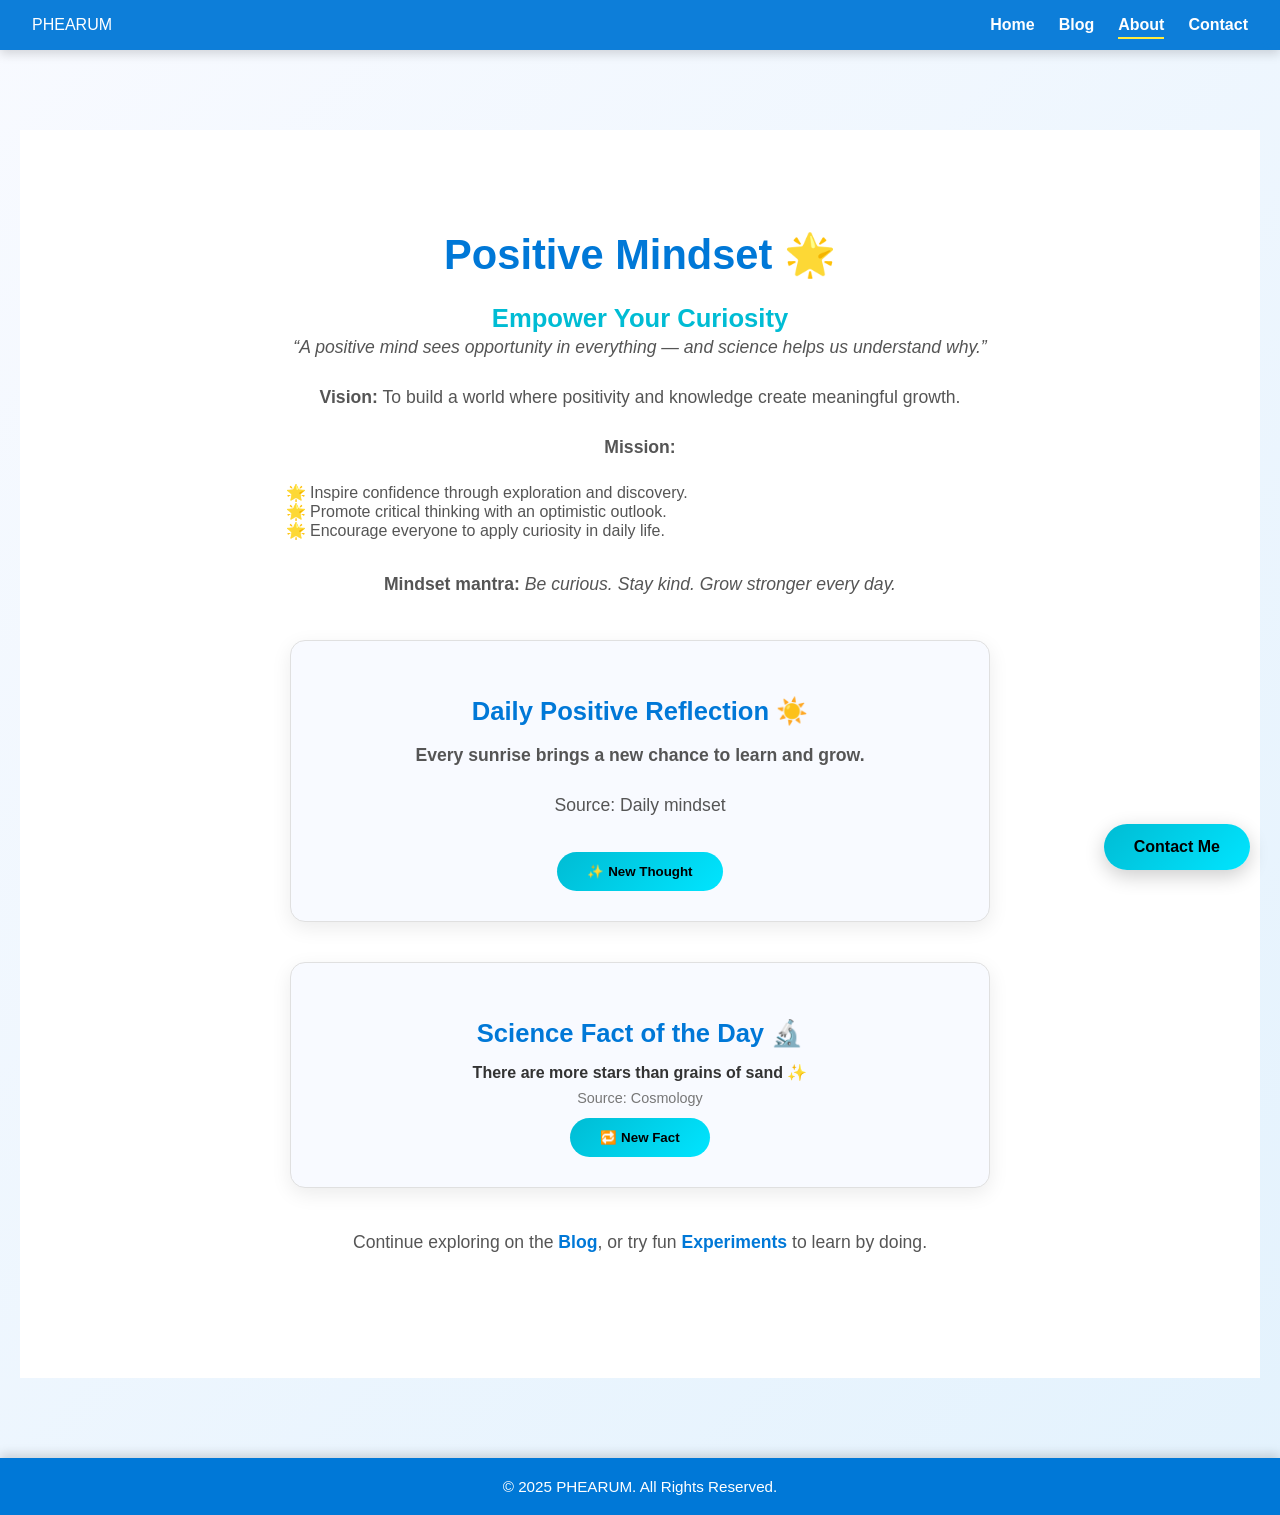
==== about.html @ 8c3e75cb "First-Web" ====
<!DOCTYPE html>
<html lang="en">
<head>
  <meta charset="UTF-8" />
  <meta name="viewport" content="width=device-width, initial-scale=1.0" />
  <title>Positive Mindset - PHEARUM</title>
  <link rel="stylesheet" href="style.css" />
  <style>
    /* Page-specific enhancements */
    .mindset-section {
      background: #ffffff;
      color: #333;
      text-align: center;
      padding: 100px 20px;
      animation: fadeInUp 1s ease;
    }

    .mindset-section h2 {
      font-size: 2.6rem;
      color: #0078d7;
      margin-bottom: 20px;
    }

    .mindset-section h3 {
      color: #00bcd4;
      margin-top: 25px;
      font-size: 1.6rem;
    }

    .mindset-section p {
      max-width: 750px;
      margin: 0 auto 20px;
      color: #555;
      line-height: 1.7;
      font-size: 1.1rem;
    }

    .mindset-quote {
      font-style: italic;
      color: #0078d7;
      margin-bottom: 30px;
    }

    .mission-list {
      text-align: left;
      max-width: 700px;
      margin: 0 auto 30px;
      padding-left: 20px;
      list-style-type: "🌟 ";
      color: #555;
    }

    .fact-card {
      background: #f8faff;
      border-radius: 15px;
      padding: 30px;
      margin: 40px auto;
      max-width: 700px;
      box-shadow: 0 6px 20px rgba(0, 0, 0, 0.08);
      border: 1px solid #e0e0e0;
      transition: all 0.3s ease;
    }

    .fact-card:hover {
      transform: translateY(-5px);
      box-shadow: 0 10px 25px rgba(0, 0, 0, 0.12);
    }

    .fact-card h3 {
      color: #0078d7;
      margin-bottom: 15px;
    }

    .fact-text {
      font-weight: 600;
      margin-bottom: 8px;
      color: #333;
    }

    .fact-meta {
      font-size: 0.9rem;
      color: #777;
    }

    .btn {
      background: linear-gradient(135deg, #00bcd4, #00e5ff);
      color: #000;
      border: none;
      padding: 12px 30px;
      border-radius: 30px;
      font-weight: 600;
      cursor: pointer;
      transition: all 0.3s ease;
      margin-top: 12px;
    }

    .btn:hover {
      background: linear-gradient(135deg, #26c6da, #80deea);
      transform: scale(1.05);
    }

    .continue {
      margin-top: 40px;
      color: #555;
    }

    .continue a {
      color: #0078d7;
      font-weight: 600;
      text-decoration: none;
    }

    .continue a:hover {
      color: #00bcd4;
    }
  </style>
</head>

<body>
  <!-- 🧭 Header (from global style.css) -->
  <header>
    <div class="logo">PHEARUM</div>
    <nav id="navbar">
      <a href="index.html">Home</a>
      <a href="blog.html">Blog</a>
      <a href="about.html" class="active">About</a>
      <a href="contact.html">Contact</a>
    </nav>
    <button class="menu-toggle" id="menu-toggle" aria-label="Toggle menu">
      <span></span>
      <span></span>
      <span></span>
    </button>
  </header>

  <!-- 🌟 Main Mindset Section -->
  <main>
    <section class="mindset-section">
      <h2>Positive Mindset 🌟</h2>

      <div class="about.html">
        <h3>Empower Your Curiosity</h3>
        <p class="mindset-quote">“A positive mind sees opportunity in everything — and science helps us understand why.”</p>

        <p><strong>Vision:</strong> To build a world where positivity and knowledge create meaningful growth.</p>

        <p><strong>Mission:</strong></p>
        <ul class="mission-list">
          <li>Inspire confidence through exploration and discovery.</li>
          <li>Promote critical thinking with an optimistic outlook.</li>
          <li>Encourage everyone to apply curiosity in daily life.</li>
        </ul>

        <p><strong>Mindset mantra:</strong> <em>Be curious. Stay kind. Grow stronger every day.</em></p>
      </div>

      <!-- 🌞 Daily Positive Reflection -->
      <div class="fact-card">
        <h3>Daily Positive Reflection ☀️</h3>
        <p class="fact-text" id="mindset-text">Loading your daily positive insight…</p>
        <p class="fact-meta" id="mindset-meta">Click below to reveal a new mindset thought.</p>
        <button class="btn" id="new-mindset-btn">✨ New Thought</button>
      </div>

      <!-- 🔬 Science Fact -->
      <div class="fact-card" role="region" aria-live="polite" aria-label="Fact of the day">
        <h3>Science Fact of the Day 🔬</h3>
        <div class="fact-text" id="fact-text">Loading an interesting science fact…</div>
        <div class="fact-meta" id="fact-meta">Click below to discover another fact.</div>
        <button class="btn" id="new-fact-btn">🔁 New Fact</button>
      </div>

      <div class="continue">
        <p>Continue exploring on the <a href="blog.html">Blog</a>, or try fun <a href="experiments.html">Experiments</a> to learn by doing.</p>
      </div>
    </section>
  </main>

  <!-- 📜 Footer -->
  <footer>
    <p>© 2025 PHEARUM. All Rights Reserved.</p>
  </footer>

  <a href="contact.html" class="floating-contact-btn">Contact Me</a>

  <script>
    // 🔹 Toggle Menu
    const menuToggle = document.getElementById('menu-toggle');
    const navbar = document.getElementById('navbar');
    if (menuToggle && navbar) {
      menuToggle.addEventListener('click', () => {
        navbar.classList.toggle('active');
        menuToggle.classList.toggle('open');
      });
    }

    // 💭 Positive Mindset Thoughts
    (function() {
      const thoughts = [
        { text: "Every sunrise brings a new chance to learn and grow.", source: "Daily mindset" },
        { text: "Challenges are opportunities in disguise — face them with curiosity.", source: "Positive growth" },
        { text: "When you change your thoughts, you change your energy and your world.", source: "Mind power" },
        { text: "Curiosity fuels creativity — every question is a spark of discovery.", source: "Science & mindset" },
        { text: "Positivity is believing that every problem has a beautiful solution.", source: "Growth wisdom" }
      ];
      const t = document.getElementById("mindset-text");
      const m = document.getElementById("mindset-meta");
      const b = document.getElementById("new-mindset-btn");
      const pick = () => thoughts[Math.floor(Math.random() * thoughts.length)];
      function show(x){ t.textContent = x.text; m.textContent = "Source: " + x.source; }
      show(pick()); b.addEventListener("click",()=>show(pick()));
    })();

    // 🔬 Science Facts
    (function() {
      const facts = [
        { text: "A teaspoon of honey = life work of 12 bees 🐝", source: "Nature" },
        { text: "Bananas are slightly radioactive — potassium-40 🍌", source: "Chemistry" },
        { text: "Octopuses have 3 hearts ❤️❤️❤️", source: "Marine biology" },
        { text: "There are more stars than grains of sand ✨", source: "Cosmology" },
        { text: "Your bones renew every ~10 years 🦴", source: "Biology" }
      ];
      const t = document.getElementById("fact-text");
      const m = document.getElementById("fact-meta");
      const b = document.getElementById("new-fact-btn");
      const pick = () => facts[Math.floor(Math.random() * facts.length)];
      function show(x){ t.textContent = x.text; m.textContent = "Source: " + x.source; }
      show(pick()); b.addEventListener("click",()=>show(pick()));
    })();
  </script>
</body>
</html>
---- style.css ----
/* 🌟 Hidden Posts */
.hidden {
  display: none;
}

/* 🌐 Global Styles */
* {
  box-sizing: border-box;
  margin: 0;
  padding: 0;
}

html {
  scroll-behavior: smooth;
}

body {
  font-family: 'Poppins', sans-serif;
  background: linear-gradient(135deg, #f8faff, #e3f2fd);
  color: #333;
  min-height: 100vh;
  display: flex;
  flex-direction: column;
  overflow-x: hidden;
}

/* 🧭 Header */
header {
  background: rgba(0, 120, 215, 0.95);
  backdrop-filter: blur(12px);
  color: white;
  display: flex;
  justify-content: space-between;
  align-items: center;
  padding: 1em 2em;
  box-shadow: 0 4px 10px rgba(0, 0, 0, 0.15);
  position: sticky;
  top: 0;
  z-index: 1000;
  transition: background 0.4s ease;
}

/* … rest of your CSS … */

/* 🧭 Navigation */
nav {
  display: flex;
  gap: 1.5em;
}

nav a {
  color: white;
  text-decoration: none;
  font-weight: 600;
  position: relative;
  transition: 0.3s ease;
}

nav a::after {
  content: "";
  position: absolute;
  width: 0%;
  height: 2px;
  background: #ffeb3b;
  left: 0;
  bottom: -5px;
  transition: width 0.3s ease;
}

nav a:hover::after,
nav a.active::after {
  width: 100%;
}

nav a:hover {
  color: #ffeb3b;
}

/* 🍔 Hamburger Menu */
.menu-toggle {
  display: none;
  flex-direction: column;
  cursor: pointer;
}

.menu-toggle span {
  background: white;
  height: 3px;
  width: 25px;
  margin: 4px 0;
  border-radius: 2px;
  transition: 0.3s;
}

/* 🖼️ Hero Section */
.hero {
  position: relative;
  height: 85vh;
  background: url('images/BG.jpg') no-repeat center center/cover;
  display: flex;
  justify-content: center;
  align-items: center;
  text-align: center;
  color: white;
  overflow: hidden;
}

.hero::after {
  content: '';
  position: absolute;
  inset: 0;
  background: rgba(0, 0, 0, 0.55);
}

.hero-content {
  position: relative;
  z-index: 2;
  animation: fadeInUp 1.2s ease forwards;
}

.hero h1 {
  font-size: 3rem;
  margin-bottom: 20px;
  text-shadow: 0 4px 15px rgba(0, 0, 0, 0.4);
}

.hero p {
  font-size: 1.3rem;
  margin-bottom: 30px;
  color: #f5f5f5;
  line-height: 1.7;
}

.hero .btn {
  background: linear-gradient(135deg, #ffb300, #ffca28);
  color: #222;
  padding: 14px 36px;
  border-radius: 35px;
  font-weight: 600;
  box-shadow: 0 4px 15px rgba(0, 0, 0, 0.25);
  transition: all 0.3s ease;
}

.hero .btn:hover {
  transform: translateY(-4px) scale(1.05);
  background: linear-gradient(135deg, #ffd54f, #ffe082);
}

/* ✨ Main Content */
main {
  flex: 1;
  padding: 80px 20px;
  text-align: center;
}

main h2 {
  color: #0078d7;
  font-size: 2.4rem;
  margin-bottom: 15px;
}

main p {
  color: #555;
  font-size: 1.1rem;
  max-width: 700px;
  margin: 0 auto;
  line-height: 1.7;
}

/* 🏷 About Highlight Section */
.about-highlight {
  text-align: center;
  padding: 100px 20px;
  background: #ffffff;
  color: #333;
}

.about-highlight h2 {
  font-size: 2.5rem;
  color: #00bcd4;
  margin-bottom: 20px;
}

.about-highlight p {
  font-size: 1.1rem;
  max-width: 700px;
  margin: 0 auto 30px;
  color: #555;
  line-height: 1.6;
}

/* 📰 Blog Section */
.blog-section {
  padding: 80px 20px;
  background: #f8faff;
  text-align: center;
}

.blog-section h2 {
  font-size: 2.5rem;
  color: #0078d7;
  margin-bottom: 50px;
}

/* 🏷 Blog Container - Grid Layout */
.blog-container {
  display: grid;
  grid-template-columns: repeat(auto-fit, minmax(280px, 1fr));
  gap: 30px;
  justify-items: center;
}

/* 📄 Blog Post Card */
.blog-post {
  background: #ffffff;
  border-radius: 15px;
  overflow: hidden;
  box-shadow: 0 6px 20px rgba(0, 0, 0, 0.08);
  transition: transform 0.3s ease, box-shadow 0.3s ease;
  width: 100%;
}

.blog-post:hover {
  transform: translateY(-5px);
  box-shadow: 0 10px 25px rgba(0, 0, 0, 0.15);
}

.blog-post img {
  width: 100%;
  height: 200px;
  object-fit: cover;
}

.blog-content {
  padding: 20px;
  text-align: left;
}

.blog-date {
  display: block;
  font-size: 0.85rem;
  color: #666;
  margin-bottom: 8px;
}

.blog-content h3 {
  font-size: 1.4rem;
  color: #0078d7;
  margin-bottom: 12px;
}

.blog-content p {
  font-size: 1rem;
  color: #555;
  line-height: 1.6;
  margin-bottom: 15px;
}

.blog-content .btn {
  display: inline-block;
  background: linear-gradient(135deg, #00bcd4, #00e5ff);
  color: #000;
  padding: 10px 24px;
  border-radius: 25px;
  font-weight: 600;
  text-decoration: none;
  box-shadow: 0 4px 15px rgba(0, 0, 0, 0.1);
  transition: all 0.3s ease;
}

.blog-content .btn:hover {
  background: linear-gradient(135deg, #26c6da, #80deea);
  transform: scale(1.05);
  box-shadow: 0 6px 20px rgba(0, 0, 0, 0.15);
}

/* 📱 Responsive Grid */
@media (max-width: 768px) {
  .blog-container {
    grid-template-columns: 1fr;
    gap: 25px;
  }

  .blog-post img {
    height: 180px;
  }
}

/* 📝 Single Blog Post */
.blog-post-single {
  padding: 80px 20px;
  max-width: 900px;
  margin: 0 auto;
  text-align: left;
}

.blog-single-container {
  background: #ffffff;
  border-radius: 15px;
  padding: 40px;
  box-shadow: 0 6px 20px rgba(0,0,0,0.08);
  border: 1px solid #f0f0f0;
}

.blog-single-container img {
  width: 100%;
  border-radius: 12px;
  margin-bottom: 20px;
}

.blog-single-container .blog-date {
  display: block;
  font-size: 0.85rem;
  color: #777;
  margin-bottom: 10px;
}

.blog-single-container h2 {
  font-size: 2rem;
  color: #0078d7;
  margin-bottom: 20px;
}

.blog-single-container p {
  font-size: 1.1rem;
  color: #555;
  line-height: 1.7;
  margin-bottom: 20px;
}

/* 🌟 Floating Contact Button with Pulse */
.floating-contact-btn {
  position: fixed;
  bottom: 30px;
  right: 30px;
  background: linear-gradient(135deg, #00bcd4, #00e5ff);
  color: #000;
  padding: 14px 30px;
  border-radius: 35px;
  font-weight: 600;
  text-decoration: none;
  box-shadow: 0 6px 20px rgba(0, 0, 0, 0.2);
  z-index: 999;
  transition: all 0.3s ease;
  animation: pulse 2.5s infinite;
}

.floating-contact-btn:hover {
  background: linear-gradient(135deg, #26c6da, #80deea);
  transform: scale(1.05);
  box-shadow: 0 8px 25px rgba(0, 0, 0, 0.25);
  animation: none; /* Stop pulse on hover for better effect */
}

/* Pulse Animation */
@keyframes pulse {
  0% {
    transform: scale(1);
    box-shadow: 0 6px 20px rgba(0, 0, 0, 0.2);
  }
  50% {
    transform: scale(1.08);
    box-shadow: 0 8px 25px rgba(0, 0, 0, 0.25);
  }
  100% {
    transform: scale(1);
    box-shadow: 0 6px 20px rgba(0, 0, 0, 0.2);
  }
}

/* 📱 Responsive Floating Button */
@media (max-width: 480px) {
  .floating-contact-btn {
    bottom: 20px;
    right: 20px;
    padding: 12px 25px;
    font-size: 0.95rem;
  }
}

/* 🎯 Contact Button in About */
.contact-btn {
  display: inline-block;
  background: linear-gradient(135deg, #00bcd4, #00e5ff);
  color: #000;
  padding: 14px 36px;
  border-radius: 30px;
  font-weight: 600;
  text-decoration: none;
  box-shadow: 0 6px 18px rgba(0, 0, 0, 0.15);
  transition: all 0.3s ease;
}

.contact-btn:hover {
  background: linear-gradient(135deg, #26c6da, #80deea);
  transform: scale(1.05);
  box-shadow: 0 8px 24px rgba(0, 0, 0, 0.2);
}

/* 💌 Contact Section (White Theme) */
.contact-section {
  background: #ffffff;
  color: #222;
  padding: 100px 20px;
}

/* 🧊 Container with Light Shadow */
.contact-container {
  max-width: 850px;
  margin: 0 auto;
  background: #ffffff;
  border-radius: 20px;
  padding: 50px;
  box-shadow: 0 8px 30px rgba(0, 0, 0, 0.08);
  border: 1px solid #f0f0f0;
}

/* 💎 Title */
.contact-section h2 {
  font-size: 2.5rem;
  margin-bottom: 10px;
  color: #0078d7;
}

.contact-intro {
  color: #666;
  margin-bottom: 40px;
}

/* 🔗 Contact Info */
.contact-info {
  display: flex;
  justify-content: center;
  gap: 40px;
  flex-wrap: wrap;
  margin-bottom: 50px;
}

.contact-item {
  background: #f8f9fa;
  padding: 20px 30px;
  border-radius: 12px;
  transition: 0.3s ease;
  box-shadow: 0 3px 8px rgba(0, 0, 0, 0.05);
}

.contact-item:hover {
  background: #e3f2fd;
  transform: translateY(-4px);
}

.contact-item h3 {
  color: #0078d7;
  margin-bottom: 8px;
}

.contact-item a {
  color: #333;
  text-decoration: none;
  font-weight: 500;
}

.contact-item a:hover {
  color: #0078d7;
}

/* 📝 Contact Form */
.contact-form {
  background: #fafafa;
  padding: 40px;
  border-radius: 15px;
  max-width: 650px;
  margin: 0 auto;
  text-align: left;
  box-shadow: 0 6px 20px rgba(0, 0, 0, 0.06);
  border: 1px solid #f2f2f2;
}

.contact-form label {
  display: block;
  font-weight: 600;
  margin-bottom: 8px;
  color: #333;
}

.contact-form input,
.contact-form textarea {
  width: 100%;
  padding: 14px 16px;
  margin-bottom: 20px;
  border: 1px solid #ddd;
  border-radius: 8px;
  background: #fff;
  color: #333;
  font-size: 1rem;
  transition: all 0.3s ease;
}

.contact-form input:focus,
.contact-form textarea:focus {
  border-color: #0078d7;
  box-shadow: 0 0 6px rgba(0, 120, 215, 0.2);
  outline: none;
}

/* ✉️ Button */
.contact-form .btn {
  background: linear-gradient(135deg, #0078d7, #00bcd4);
  border: none;
  padding: 14px 36px;
  border-radius: 30px;
  color: #fff;
  font-weight: 700;
  cursor: pointer;
  transition: all 0.3s ease;
  display: block;
  margin: 0 auto;
}

.contact-form .btn:hover {
  background: linear-gradient(135deg, #00a8f4, #26c6da);
  transform: scale(1.05);
}

/* 🎯 Load More Button */
.load-more-container {
  text-align: center;
  margin-top: 40px;
}

.load-more-btn {
  background: linear-gradient(135deg, #00bcd4, #00e5ff);
  color: #000;
  padding: 12px 36px;
  border-radius: 30px;
  font-weight: 600;
  border: none;
  cursor: pointer;
  transition: all 0.3s ease;
}

.load-more-btn:hover {
  background: linear-gradient(135deg, #26c6da, #80deea);
  transform: scale(1.05);
}

/* 📜 Footer */
footer {
  background: #0078d7;
  color: white;
  text-align: center;
  padding: 20px;
  font-size: 0.95rem;
  box-shadow: 0 -4px 10px rgba(0, 0, 0, 0.15);
}

/* 🌟 Animations */
@keyframes fadeInUp {
  from {
    opacity: 0;
    transform: translateY(20px);
  }
  to {
    opacity: 1;
    transform: translateY(0);
  }
}

/* 📱 Responsive */
@media (max-width: 768px) {
  nav {
    position: absolute;
    top: 70px;
    left: 0;
    width: 100%;
    background: #0078d7;
    flex-direction: column;
    display: none;
    padding: 1em 0;
  }

  nav.active {
    display: flex;
    animation: fadeInUp 0.4s ease;
  }

  .menu-toggle {
    display: flex;
  }

  .contact-container {
    padding: 30px 20px;
  }

  .hero h1 {
    font-size: 2.2rem;
  }
}

@media (max-width: 480px) {
  header {
    padding: 1em;
  }

  main {
    padding: 40px 15px;
  }

  footer {
    font-size: 0.8rem;
  }
}
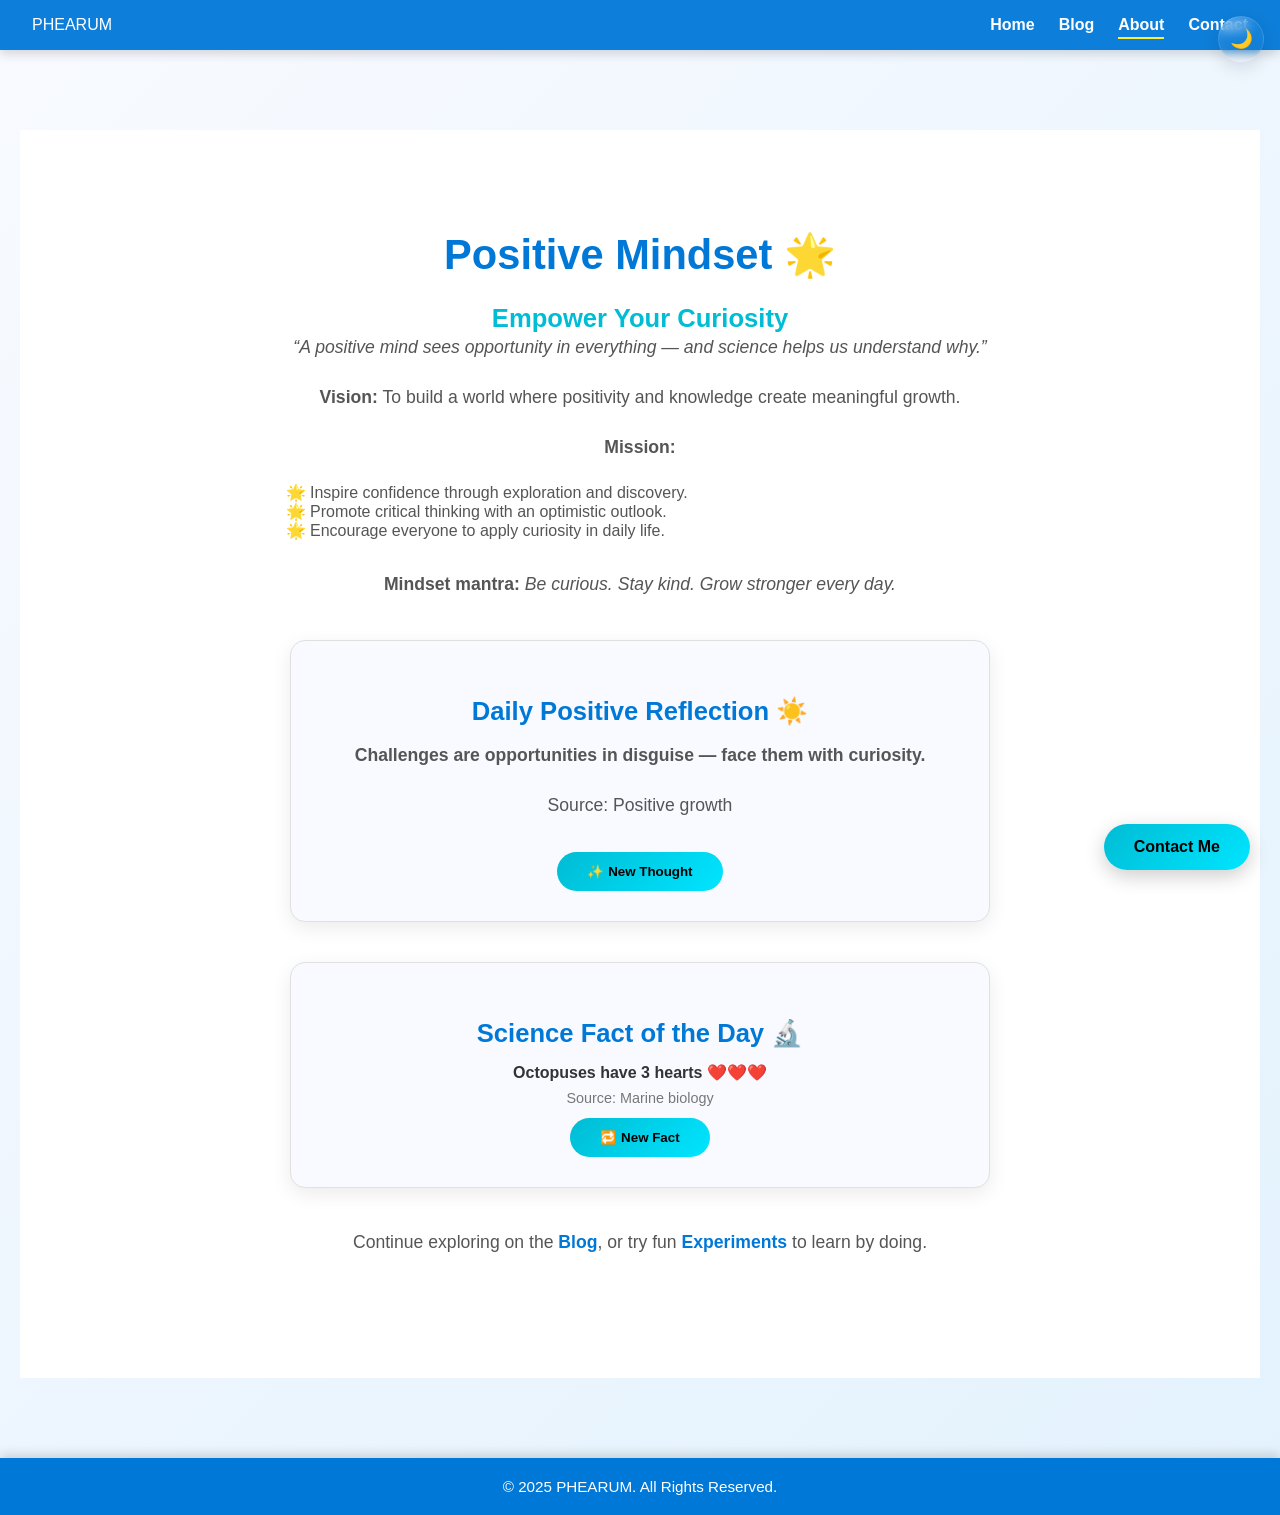
==== commit 0c216c28: "demo web" ====
--- a/about.html
+++ b/about.html
@@ -126,11 +126,12 @@
       <a href="about.html" class="active">About</a>
       <a href="contact.html">Contact</a>
     </nav>
-    <button class="menu-toggle" id="menu-toggle" aria-label="Toggle menu">
+    <button class="menu-toggle" id="menu-toggle" aria-label="Toggle menu" aria-controls="navbar" aria-expanded="false">
       <span></span>
       <span></span>
       <span></span>
     </button>
+    <button id="theme-toggle" class="theme-toggle" aria-label="Toggle dark mode" aria-pressed="false">🌙</button>
   </header>
 
   <!-- 🌟 Main Mindset Section -->
@@ -187,12 +188,50 @@
     // 🔹 Toggle Menu
     const menuToggle = document.getElementById('menu-toggle');
     const navbar = document.getElementById('navbar');
+    const themeToggle = document.getElementById('theme-toggle');
     if (menuToggle && navbar) {
       menuToggle.addEventListener('click', () => {
+        const expanded = menuToggle.getAttribute('aria-expanded') === 'true';
         navbar.classList.toggle('active');
         menuToggle.classList.toggle('open');
+        menuToggle.setAttribute('aria-expanded', String(!expanded));
       });
     }
+
+    // Theme toggle (persist in localStorage) + draggable position
+    (function () {
+      if (!themeToggle) return;
+
+      const posKey = 'theme-toggle-pos';
+      const applyTheme = (isDark) => {
+        document.documentElement.classList.toggle('dark', isDark);
+        themeToggle.setAttribute('aria-pressed', String(!!isDark));
+        themeToggle.textContent = isDark ? '☀️' : '🌙';
+      };
+
+      const stored = localStorage.getItem('site-theme');
+      if (stored) applyTheme(stored === 'dark');
+      else if (window.matchMedia && window.matchMedia('(prefers-color-scheme: dark)').matches) applyTheme(true);
+
+      const storedPos = localStorage.getItem(posKey);
+      if (storedPos) {
+        try { const p = JSON.parse(storedPos); themeToggle.style.left = p.left + 'px'; themeToggle.style.top = p.top + 'px'; themeToggle.style.right = 'auto'; } catch (e) {}
+      }
+
+      themeToggle.addEventListener('click', () => {
+        const isDark = document.documentElement.classList.toggle('dark');
+        themeToggle.setAttribute('aria-pressed', String(!!isDark));
+        themeToggle.textContent = isDark ? '☀️' : '🌙';
+        localStorage.setItem('site-theme', isDark ? 'dark' : 'light');
+      });
+
+      // Draggable
+      let dragging = false, startX = 0, startY = 0, startLeft = 0, startTop = 0;
+      themeToggle.addEventListener('pointerdown', (e) => { dragging = true; themeToggle.setPointerCapture(e.pointerId); startX = e.clientX; startY = e.clientY; const r = themeToggle.getBoundingClientRect(); startLeft = r.left; startTop = r.top; e.preventDefault(); });
+      window.addEventListener('pointermove', (e) => { if (!dragging) return; const dx = e.clientX - startX; const dy = e.clientY - startY; let left = Math.max(8, Math.min(window.innerWidth - themeToggle.offsetWidth - 8, Math.round(startLeft + dx))); let top = Math.max(8, Math.min(window.innerHeight - themeToggle.offsetHeight - 8, Math.round(startTop + dy))); themeToggle.style.left = left + 'px'; themeToggle.style.top = top + 'px'; themeToggle.style.right = 'auto'; });
+      window.addEventListener('pointerup', (e) => { if (!dragging) return; dragging = false; try { themeToggle.releasePointerCapture(e.pointerId); } catch {} const r = themeToggle.getBoundingClientRect(); localStorage.setItem(posKey, JSON.stringify({ left: Math.round(r.left), top: Math.round(r.top) })); });
+      themeToggle.addEventListener('dblclick', () => { themeToggle.style.removeProperty('left'); themeToggle.style.removeProperty('top'); themeToggle.style.right = '16px'; themeToggle.style.top = '16px'; localStorage.removeItem(posKey); });
+    })();
 
     // 💭 Positive Mindset Thoughts
     (function() {
--- a/style.css
+++ b/style.css
@@ -9,15 +9,51 @@
   margin: 0;
   padding: 0;
 }
+/* 📝 Single Blog Post */
+.blog-post-single {
+  padding: 80px 20px;
+  max-width: 900px;
+  margin: 0 auto;
+  text-align: left;
+}
 
 html {
   scroll-behavior: smooth;
 }
 
+/* Theme variables */
+:root{
+  --bg-gradient: linear-gradient(135deg, #f8faff, #e3f2fd);
+  --text-color: #333;
+  --header-bg: rgba(0,120,215,0.95);
+  --hero-overlay: rgba(0,0,0,0.55);
+}
+
+/* Skip link (accessible keyboard navigation) */
+.skip-link {
+  position: absolute;
+  left: -9999px;
+  top: auto;
+  width: 1px;
+  height: 1px;
+  overflow: hidden;
+}
+.skip-link:focus {
+  left: 1rem;
+  top: 1rem;
+  width: auto;
+  height: auto;
+  padding: 8px 12px;
+  background: #0078d7;
+  color: #fff;
+  border-radius: 6px;
+  z-index: 1100;
+}
+
 body {
   font-family: 'Poppins', sans-serif;
-  background: linear-gradient(135deg, #f8faff, #e3f2fd);
-  color: #333;
+  background: var(--bg-gradient);
+  color: var(--text-color);
   min-height: 100vh;
   display: flex;
   flex-direction: column;
@@ -26,7 +62,7 @@
 
 /* 🧭 Header */
 header {
-  background: rgba(0, 120, 215, 0.95);
+  background: var(--header-bg);
   backdrop-filter: blur(12px);
   color: white;
   display: flex;
@@ -46,6 +82,7 @@
 nav {
   display: flex;
   gap: 1.5em;
+  margin-left: auto;
 }
 
 nav a {
@@ -90,6 +127,98 @@
   margin: 4px 0;
   border-radius: 2px;
   transition: 0.3s;
+}
+
+/* Theme toggle button */
+.theme-toggle{
+  background: linear-gradient(135deg, rgba(255,255,255,0.12), rgba(255,255,255,0.04));
+  border: 1px solid rgba(255,255,255,0.12);
+  color: var(--text-color);
+  font-size: 1.15rem;
+  width: 46px;
+  height: 46px;
+  border-radius: 999px;
+  cursor: pointer;
+  display: inline-flex;
+  align-items: center;
+  justify-content: center;
+  box-shadow: 0 6px 18px rgba(2,6,23,0.12);
+  backdrop-filter: blur(6px);
+  transition: transform 0.18s ease, box-shadow 0.18s ease, background 0.18s ease;
+  position: fixed;
+  top: 16px;
+  right: 16px;
+  z-index: 1200;
+}
+.theme-toggle:hover{ transform: translateY(-3px) scale(1.03); box-shadow: 0 10px 30px rgba(2,6,23,0.18); }
+.theme-toggle:focus{ outline: 3px solid rgba(0,120,215,0.18); outline-offset: 3px; }
+
+/* Ensure button contrasts in dark theme */
+.dark .theme-toggle{
+  background: linear-gradient(135deg, rgba(255,255,255,0.04), rgba(255,255,255,0.02));
+  border: 1px solid rgba(255,255,255,0.06);
+  color: var(--text-color);
+}
+
+/* Move to bottom-right on very small screens to avoid covering header */
+@media (max-width: 420px){
+  .theme-toggle{ top: auto; bottom: 84px; right: 16px; }
+}
+
+/* Greeting */
+.greeting{
+  font-size:1.05rem;
+  opacity:0.95;
+  margin:6px 0 12px;
+}
+
+/* Dark theme overrides */
+:root.dark,
+.dark{
+  --bg-gradient: linear-gradient(135deg,#071023,#081226);
+  --text-color: #e6eef8;
+  --header-bg: rgba(6,18,30,0.95);
+  --hero-overlay: rgba(0,0,0,0.45);
+}
+
+/* Hamburger open state */
+.menu-toggle.open span:nth-child(1) {
+  transform: translateY(7px) rotate(45deg);
+}
+.menu-toggle.open span:nth-child(2) {
+  opacity: 0;
+}
+.menu-toggle.open span:nth-child(3) {
+  transform: translateY(-7px) rotate(-45deg);
+}
+
+/* Responsive navigation: hide nav on small screens and show hamburger */
+@media (max-width: 768px) {
+  nav {
+    display: none;
+    position: absolute;
+    top: 72px;
+    right: 1rem;
+    background: rgba(0,120,215,0.98);
+    padding: 1rem 1.25rem;
+    border-radius: 10px;
+    flex-direction: column;
+    gap: 0.75rem;
+    box-shadow: 0 8px 24px rgba(0,0,0,0.15);
+    z-index: 1050;
+  }
+
+  nav.active {
+    display: flex;
+  }
+
+  .menu-toggle {
+    display: flex;
+  }
+
+  header {
+    padding: 0.75rem 1rem;
+  }
 }
 
 /* 🖼️ Hero Section */
@@ -205,7 +334,7 @@
 /* 🏷 Blog Container - Grid Layout */
 .blog-container {
   display: grid;
-  grid-template-columns: repeat(auto-fit, minmax(280px, 1fr));
+  grid-template-columns: repeat(auto-fit, minmax(320px, 1fr));
   gap: 30px;
   justify-items: center;
 }
@@ -227,7 +356,7 @@
 
 .blog-post img {
   width: 100%;
-  height: 200px;
+  height: 300px;
   object-fit: cover;
 }
 
@@ -282,7 +411,7 @@
   }
 
   .blog-post img {
-    height: 180px;
+    height: 220px;
   }
 }
 
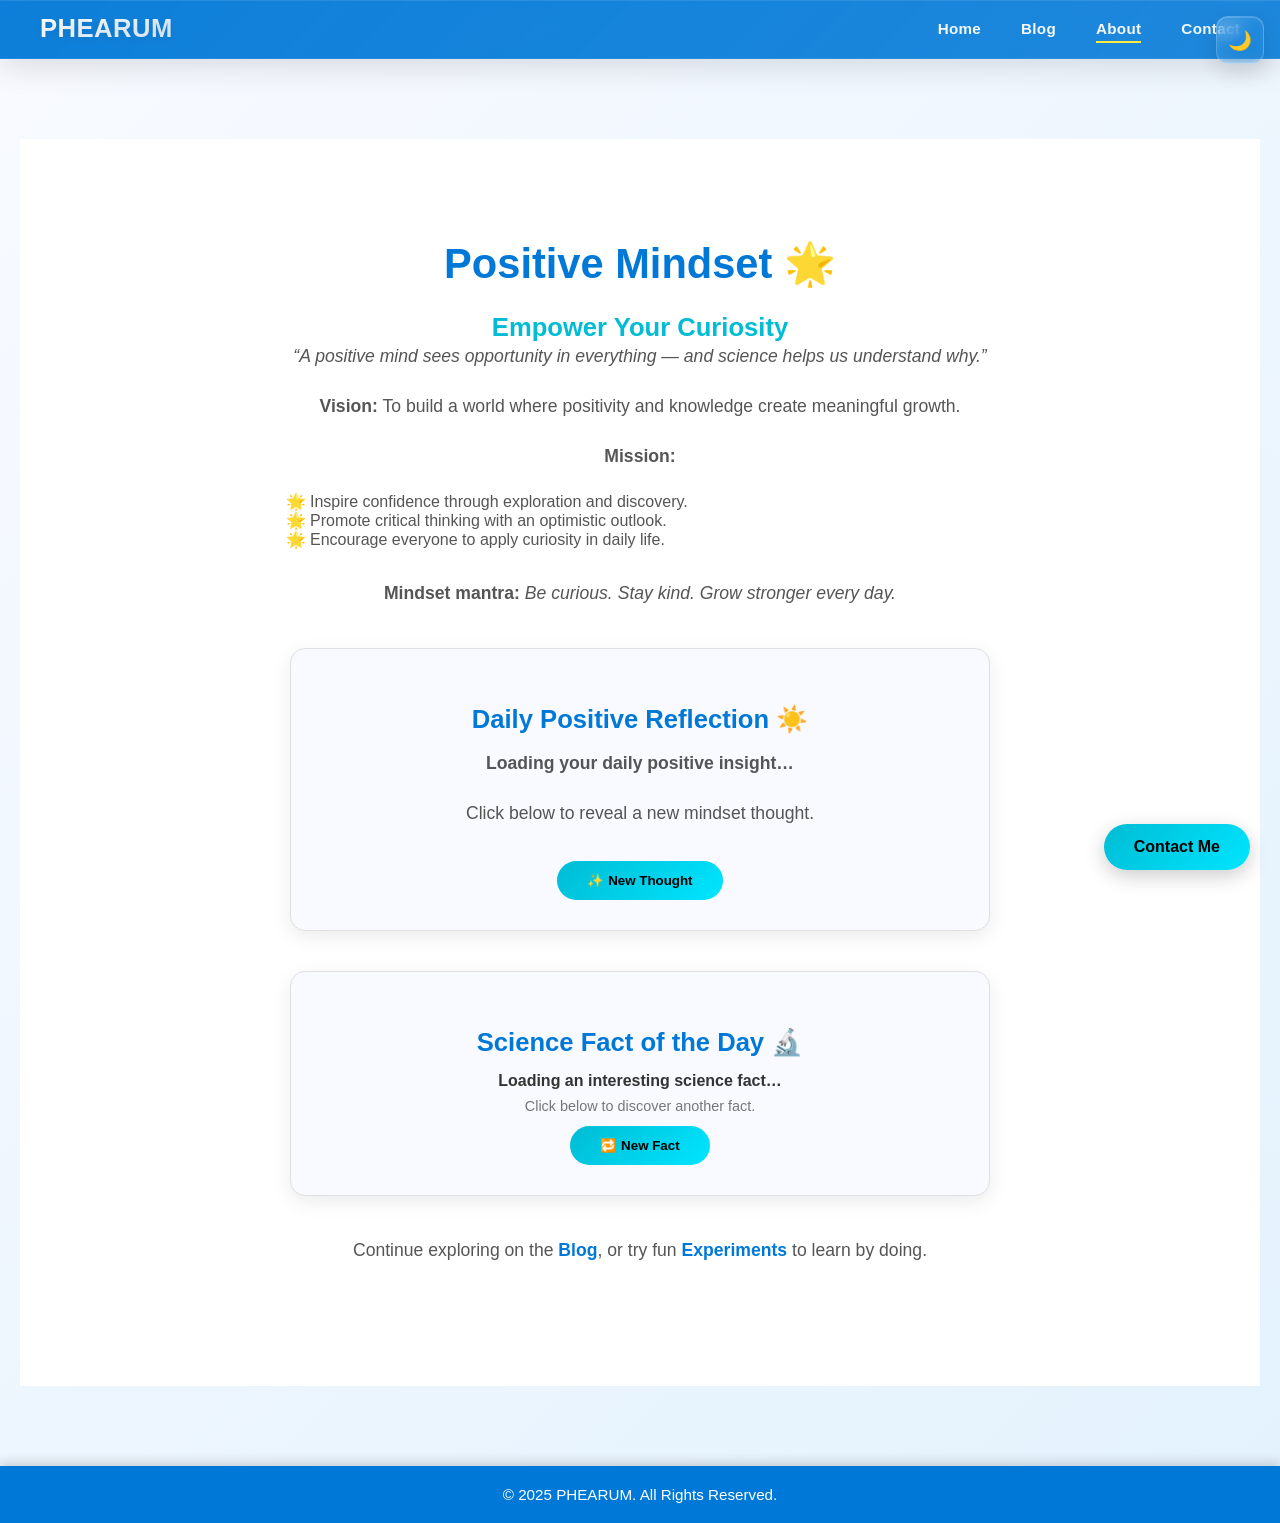
==== commit c76b7cf8: "demo web" ====
--- a/about.html
+++ b/about.html
@@ -139,7 +139,7 @@
     <section class="mindset-section">
       <h2>Positive Mindset 🌟</h2>
 
-      <div class="about.html">
+      <div class="about-content">
         <h3>Empower Your Curiosity</h3>
         <p class="mindset-quote">“A positive mind sees opportunity in everything — and science helps us understand why.”</p>
 
@@ -189,6 +189,7 @@
     const menuToggle = document.getElementById('menu-toggle');
     const navbar = document.getElementById('navbar');
     const themeToggle = document.getElementById('theme-toggle');
+    
     if (menuToggle && navbar) {
       menuToggle.addEventListener('click', () => {
         const expanded = menuToggle.getAttribute('aria-expanded') === 'true';
@@ -198,17 +199,15 @@
       });
     }
 
-    // Theme toggle (persist in localStorage) + draggable position
+    // Theme Toggle
     (function () {
       if (!themeToggle) return;
-
       const posKey = 'theme-toggle-pos';
       const applyTheme = (isDark) => {
         document.documentElement.classList.toggle('dark', isDark);
         themeToggle.setAttribute('aria-pressed', String(!!isDark));
         themeToggle.textContent = isDark ? '☀️' : '🌙';
       };
-
       const stored = localStorage.getItem('site-theme');
       if (stored) applyTheme(stored === 'dark');
       else if (window.matchMedia && window.matchMedia('(prefers-color-scheme: dark)').matches) applyTheme(true);
@@ -225,7 +224,6 @@
         localStorage.setItem('site-theme', isDark ? 'dark' : 'light');
       });
 
-      // Draggable
       let dragging = false, startX = 0, startY = 0, startLeft = 0, startTop = 0;
       themeToggle.addEventListener('pointerdown', (e) => { dragging = true; themeToggle.setPointerCapture(e.pointerId); startX = e.clientX; startY = e.clientY; const r = themeToggle.getBoundingClientRect(); startLeft = r.left; startTop = r.top; e.preventDefault(); });
       window.addEventListener('pointermove', (e) => { if (!dragging) return; const dx = e.clientX - startX; const dy = e.clientY - startY; let left = Math.max(8, Math.min(window.innerWidth - themeToggle.offsetWidth - 8, Math.round(startLeft + dx))); let top = Math.max(8, Math.min(window.innerHeight - themeToggle.offsetHeight - 8, Math.round(startTop + dy))); themeToggle.style.left = left + 'px'; themeToggle.style.top = top + 'px'; themeToggle.style.right = 'auto'; });
@@ -233,39 +231,41 @@
       themeToggle.addEventListener('dblclick', () => { themeToggle.style.removeProperty('left'); themeToggle.style.removeProperty('top'); themeToggle.style.right = '16px'; themeToggle.style.top = '16px'; localStorage.removeItem(posKey); });
     })();
 
-    // 💭 Positive Mindset Thoughts
-    (function() {
-      const thoughts = [
-        { text: "Every sunrise brings a new chance to learn and grow.", source: "Daily mindset" },
-        { text: "Challenges are opportunities in disguise — face them with curiosity.", source: "Positive growth" },
-        { text: "When you change your thoughts, you change your energy and your world.", source: "Mind power" },
-        { text: "Curiosity fuels creativity — every question is a spark of discovery.", source: "Science & mindset" },
-        { text: "Positivity is believing that every problem has a beautiful solution.", source: "Growth wisdom" }
-      ];
-      const t = document.getElementById("mindset-text");
-      const m = document.getElementById("mindset-meta");
-      const b = document.getElementById("new-mindset-btn");
-      const pick = () => thoughts[Math.floor(Math.random() * thoughts.length)];
-      function show(x){ t.textContent = x.text; m.textContent = "Source: " + x.source; }
-      show(pick()); b.addEventListener("click",()=>show(pick()));
-    })();
-
-    // 🔬 Science Facts
-    (function() {
-      const facts = [
-        { text: "A teaspoon of honey = life work of 12 bees 🐝", source: "Nature" },
-        { text: "Bananas are slightly radioactive — potassium-40 🍌", source: "Chemistry" },
-        { text: "Octopuses have 3 hearts ❤️❤️❤️", source: "Marine biology" },
-        { text: "There are more stars than grains of sand ✨", source: "Cosmology" },
-        { text: "Your bones renew every ~10 years 🦴", source: "Biology" }
-      ];
-      const t = document.getElementById("fact-text");
-      const m = document.getElementById("fact-meta");
-      const b = document.getElementById("new-fact-btn");
-      const pick = () => facts[Math.floor(Math.random() * facts.length)];
-      function show(x){ t.textContent = x.text; m.textContent = "Source: " + x.source; }
-      show(pick()); b.addEventListener("click",()=>show(pick()));
-    })();
+    // Daily Mindset & Science Facts
+    const mindsetThoughts = [
+      "Success is the sum of small efforts repeated day in and day out.",
+      "Your potential is endless. Your only limit is your belief.",
+      "Every expert was once a beginner who refused to give up.",
+      "Progress, not perfection, is the goal.",
+      "The best way to predict the future is to create it."
+    ];
+
+    const scienceFacts = [
+      "Your brain can rewire itself through neuroplasticity, even in adulthood.",
+      "Positive thinking activates different brain regions involved in problem-solving.",
+      "Exercise increases BDNF, a protein that supports brain health and learning.",
+      "Learning a new skill creates new neural pathways in your brain.",
+      "The brain releases dopamine during moments of achievement and growth."
+    ];
+
+    const mindsetBtn = document.getElementById('new-mindset-btn');
+    const mindsetText = document.getElementById('mindset-text');
+    const factBtn = document.getElementById('new-fact-btn');
+    const factText = document.getElementById('fact-text');
+
+    if (mindsetBtn) {
+      mindsetBtn.addEventListener('click', () => {
+        const randomThought = mindsetThoughts[Math.floor(Math.random() * mindsetThoughts.length)];
+        mindsetText.textContent = randomThought;
+      });
+    }
+
+    if (factBtn) {
+      factBtn.addEventListener('click', () => {
+        const randomFact = scienceFacts[Math.floor(Math.random() * scienceFacts.length)];
+        factText.textContent = randomFact;
+      });
+    }
   </script>
 </body>
 </html>
--- a/style.css
+++ b/style.css
@@ -62,35 +62,81 @@
 
 /* 🧭 Header */
 header {
-  background: var(--header-bg);
-  backdrop-filter: blur(12px);
+  background: linear-gradient(135deg, var(--header-bg), rgba(0,120,215,0.88));
+  -webkit-backdrop-filter: blur(16px);
+  backdrop-filter: blur(16px);
   color: white;
   display: flex;
   justify-content: space-between;
   align-items: center;
-  padding: 1em 2em;
-  box-shadow: 0 4px 10px rgba(0, 0, 0, 0.15);
+  padding: 0.9em 2.5em;
+  box-shadow: 0 8px 32px rgba(0, 0, 0, 0.12), 
+              inset 0 1px 0 rgba(255,255,255,0.1);
   position: sticky;
   top: 0;
   z-index: 1000;
-  transition: background 0.4s ease;
+  transition: all 0.4s ease;
+  border-bottom: 1px solid rgba(255,255,255,0.08);
+}
+
+header:hover {
+  box-shadow: 0 12px 40px rgba(0, 0, 0, 0.15),
+              inset 0 1px 0 rgba(255,255,255,0.1);
 }
 
 /* … rest of your CSS … */
+
+header:hover {
+  box-shadow: 0 12px 40px rgba(0, 0, 0, 0.15),
+              inset 0 1px 0 rgba(255,255,255,0.1);
+}
+
+/* Logo styling */
+.logo {
+  font-size: 1.6rem;
+  font-weight: 700;
+  letter-spacing: 0.5px;
+  background: linear-gradient(135deg, #fff, rgba(255,255,255,0.85));
+  -webkit-background-clip: text;
+  -webkit-text-fill-color: transparent;
+  background-clip: text;
+  text-shadow: 0 2px 8px rgba(0,0,0,0.1);
+  transition: all 0.3s ease;
+  cursor: pointer;
+}
+
+.logo:hover {
+  transform: scale(1.02);
+  letter-spacing: 1px;
+}
 
 /* 🧭 Navigation */
 nav {
   display: flex;
-  gap: 1.5em;
+  gap: 2.5em;
   margin-left: auto;
 }
 
 nav a {
-  color: white;
+  color: rgba(255,255,255,0.95);
   text-decoration: none;
   font-weight: 600;
+  font-size: 0.95rem;
   position: relative;
-  transition: 0.3s ease;
+  transition: all 0.3s ease;
+  letter-spacing: 0.3px;
+}
+
+nav a::before {
+  content: "";
+  position: absolute;
+  width: 0;
+  height: 2px;
+  background: linear-gradient(90deg, #ffeb3b, rgba(255,235,59,0.4));
+  left: 0;
+  bottom: -6px;
+  transition: width 0.3s ease;
+  border-radius: 2px;
 }
 
 nav a::after {
@@ -100,17 +146,23 @@
   height: 2px;
   background: #ffeb3b;
   left: 0;
-  bottom: -5px;
+  bottom: -6px;
   transition: width 0.3s ease;
+}
+
+nav a:hover {
+  color: #ffeb3b;
+  transform: translateY(-2px);
+}
+
+nav a:hover::before,
+nav a.active::before {
+  width: 100%;
 }
 
 nav a:hover::after,
 nav a.active::after {
   width: 100%;
-}
-
-nav a:hover {
-  color: #ffeb3b;
 }
 
 /* 🍔 Hamburger Menu */
@@ -118,45 +170,72 @@
   display: none;
   flex-direction: column;
   cursor: pointer;
+  background: rgba(255,255,255,0.1);
+  border: 1px solid rgba(255,255,255,0.15);
+  padding: 8px;
+  border-radius: 8px;
+  transition: all 0.3s ease;
+}
+
+.menu-toggle:hover {
+  background: rgba(255,255,255,0.15);
+  border-color: rgba(255,255,255,0.25);
 }
 
 .menu-toggle span {
   background: white;
   height: 3px;
-  width: 25px;
-  margin: 4px 0;
+  width: 24px;
+  margin: 5px 0;
   border-radius: 2px;
-  transition: 0.3s;
+  transition: all 0.3s ease;
+  box-shadow: 0 2px 4px rgba(0,0,0,0.1);
 }
 
 /* Theme toggle button */
 .theme-toggle{
-  background: linear-gradient(135deg, rgba(255,255,255,0.12), rgba(255,255,255,0.04));
-  border: 1px solid rgba(255,255,255,0.12);
+  background: linear-gradient(135deg, rgba(255,255,255,0.15), rgba(255,255,255,0.06));
+  border: 1.5px solid rgba(255,255,255,0.2);
   color: var(--text-color);
-  font-size: 1.15rem;
-  width: 46px;
-  height: 46px;
-  border-radius: 999px;
+  font-size: 1.2rem;
+  width: 48px;
+  height: 48px;
+  border-radius: 12px;
   cursor: pointer;
   display: inline-flex;
   align-items: center;
   justify-content: center;
-  box-shadow: 0 6px 18px rgba(2,6,23,0.12);
-  backdrop-filter: blur(6px);
-  transition: transform 0.18s ease, box-shadow 0.18s ease, background 0.18s ease;
+  box-shadow: 0 8px 24px rgba(0,0,0,0.12),
+              inset 0 1px 0 rgba(255,255,255,0.15);
+  -webkit-backdrop-filter: blur(8px);
+  backdrop-filter: blur(8px);
+  transition: all 0.3s cubic-bezier(0.34, 1.56, 0.64, 1);
   position: fixed;
   top: 16px;
   right: 16px;
   z-index: 1200;
 }
-.theme-toggle:hover{ transform: translateY(-3px) scale(1.03); box-shadow: 0 10px 30px rgba(2,6,23,0.18); }
-.theme-toggle:focus{ outline: 3px solid rgba(0,120,215,0.18); outline-offset: 3px; }
+
+.theme-toggle:hover { 
+  transform: translateY(-4px) scale(1.05); 
+  box-shadow: 0 12px 32px rgba(0,0,0,0.15),
+              inset 0 1px 0 rgba(255,255,255,0.15);
+  background: linear-gradient(135deg, rgba(255,255,255,0.2), rgba(255,255,255,0.08));
+}
+
+.theme-toggle:active {
+  transform: translateY(-2px) scale(0.98);
+}
+
+.theme-toggle:focus{ 
+  outline: 3px solid rgba(255,235,59,0.3); 
+  outline-offset: 2px; 
+}
 
 /* Ensure button contrasts in dark theme */
 .dark .theme-toggle{
-  background: linear-gradient(135deg, rgba(255,255,255,0.04), rgba(255,255,255,0.02));
-  border: 1px solid rgba(255,255,255,0.06);
+  background: linear-gradient(135deg, rgba(255,255,255,0.08), rgba(255,255,255,0.03));
+  border: 1.5px solid rgba(255,255,255,0.12);
   color: var(--text-color);
 }
 
@@ -197,19 +276,37 @@
   nav {
     display: none;
     position: absolute;
-    top: 72px;
-    right: 1rem;
-    background: rgba(0,120,215,0.98);
-    padding: 1rem 1.25rem;
-    border-radius: 10px;
+    top: 70px;
+    right: 0;
+    width: auto;
+    background: linear-gradient(135deg, rgba(0,120,215,0.98), rgba(0,100,190,0.96));
+    -webkit-backdrop-filter: blur(10px);
+    backdrop-filter: blur(10px);
     flex-direction: column;
-    gap: 0.75rem;
-    box-shadow: 0 8px 24px rgba(0,0,0,0.15);
+    padding: 1rem 1.5rem;
+    border-radius: 0 0 12px 0;
+    gap: 0.5rem;
+    box-shadow: 0 8px 32px rgba(0,0,0,0.15),
+                inset 0 1px 0 rgba(255,255,255,0.1);
+    border: 1px solid rgba(255,255,255,0.1);
+    border-top: none;
     z-index: 1050;
+  }
+
+  nav a {
+    padding: 10px 16px;
+    border-radius: 8px;
+    transition: all 0.3s ease;
+  }
+
+  nav a:hover {
+    background: rgba(255,255,255,0.1);
+    transform: translateX(4px);
   }
 
   nav.active {
     display: flex;
+    animation: slideDown 0.3s ease forwards;
   }
 
   .menu-toggle {
@@ -217,14 +314,29 @@
   }
 
   header {
-    padding: 0.75rem 1rem;
+    padding: 0.75rem 1.2rem;
+  }
+
+  .logo {
+    font-size: 1.4rem;
+  }
+}
+
+@keyframes slideDown {
+  from {
+    opacity: 0;
+    transform: translateY(-10px);
+  }
+  to {
+    opacity: 1;
+    transform: translateY(0);
   }
 }
 
 /* 🖼️ Hero Section */
 .hero {
   position: relative;
-  height: 85vh;
+  min-height: 68vh;
   background: url('images/BG.jpg') no-repeat center center/cover;
   display: flex;
   justify-content: center;
@@ -232,20 +344,83 @@
   text-align: center;
   color: white;
   overflow: hidden;
+  padding: 40px 20px;
 }
 
 .hero::after {
   content: '';
   position: absolute;
   inset: 0;
-  background: rgba(0, 0, 0, 0.55);
+  background: linear-gradient(180deg, rgba(0,0,0,0.28), rgba(0,0,0,0.66));
 }
 
 .hero-content {
   position: relative;
   z-index: 2;
   animation: fadeInUp 1.2s ease forwards;
-}
+  max-width: 960px;
+  padding: 40px 30px;
+  margin: 0 auto;
+  text-align: center;
+}
+
+.hero h1 {
+  font-size: 2.6rem;
+  line-height: 1.04;
+  margin-bottom: 8px;
+  font-weight: 700;
+  letter-spacing: -0.02em;
+  text-shadow: 0 6px 20px rgba(0,0,0,0.45);
+}
+
+.hero-subtitle {
+  font-size: 1rem;
+  opacity: 0.95;
+  margin-bottom: 8px;
+  color: rgba(255,255,255,0.95);
+}
+
+.hero-desc {
+  font-size: 1.05rem;
+  color: rgba(255,255,255,0.9);
+  max-width: 720px;
+  margin: 0.6rem auto 1.1rem;
+  line-height: 1.6;
+}
+
+.btn-group {
+  display: inline-flex;
+  gap: 12px;
+  align-items: center;
+}
+
+.btn-outline {
+  background: transparent;
+  color: #fff;
+  border: 1px solid rgba(255,255,255,0.18);
+  padding: 12px 26px;
+  border-radius: 28px;
+  text-decoration: none;
+  font-weight: 600;
+  transition: all 0.22s ease;
+}
+
+.btn-outline:hover {
+  background: rgba(255,255,255,0.06);
+  transform: translateY(-2px);
+}
+  font-weight: 700;
+  letter-spacing: -0.02em;
+  background: linear-gradient(135deg, #ffffff, rgba(255,255,255,0.9));
+  -webkit-background-clip: text;
+  -webkit-text-fill-color: transparent;
+  background-clip: text;
+  animation: slideInDown 0.8s ease forwards;
+  font-weight: 500;
+  opacity: 0.95;
+  animation: fadeIn 1.2s ease 0.3s forwards;
+  animation-fill-mode: both;
+  letter-spacing: 0.5px;
 
 .hero h1 {
   font-size: 3rem;
@@ -280,6 +455,14 @@
   flex: 1;
   padding: 80px 20px;
   text-align: center;
+}
+
+/* Utility content container for centered sections */
+.content {
+  max-width: 900px;
+  margin: 0 auto;
+  padding: 60px 20px;
+  text-align: left;
 }
 
 main h2 {
@@ -535,120 +718,429 @@
 
 /* 🧊 Container with Light Shadow */
 .contact-container {
-  max-width: 850px;
+  max-width: 900px;
   margin: 0 auto;
-  background: #ffffff;
-  border-radius: 20px;
-  padding: 50px;
-  box-shadow: 0 8px 30px rgba(0, 0, 0, 0.08);
-  border: 1px solid #f0f0f0;
+  background: linear-gradient(135deg, #ffffff 0%, #f5f9ff 100%);
+  border-radius: 25px;
+  padding: 60px 55px;
+  box-shadow: 0 20px 50px rgba(0, 120, 215, 0.1),
+              0 10px 25px rgba(0, 188, 212, 0.05),
+              0 1px 3px rgba(0, 0, 0, 0.08),
+              inset 0 1px 0 rgba(255, 255, 255, 0.8);
+  border: 1.5px solid rgba(0, 188, 212, 0.2);
+  transition: all 0.4s cubic-bezier(0.34, 1.56, 0.64, 1);
+  position: relative;
+  overflow: hidden;
+  backdrop-filter: blur(6px);
+}
+
+.contact-container::before {
+  content: '';
+  position: absolute;
+  top: -50%;
+  right: -50%;
+  width: 200%;
+  height: 200%;
+  background: radial-gradient(circle, rgba(0, 229, 255, 0.1) 0%, transparent 70%);
+  opacity: 0;
+  transition: opacity 0.6s ease;
+  pointer-events: none;
+}
+
+.contact-container:hover::before {
+  opacity: 1;
 }
 
 /* 💎 Title */
 .contact-section h2 {
-  font-size: 2.5rem;
-  margin-bottom: 10px;
-  color: #0078d7;
+  font-size: 2.8rem;
+  margin-bottom: 15px;
+  background: linear-gradient(135deg, #0078d7 0%, #00bcd4 100%);
+  -webkit-background-clip: text;
+  -webkit-text-fill-color: transparent;
+  background-clip: text;
+  font-weight: 800;
+  letter-spacing: -0.5px;
 }
 
 .contact-intro {
-  color: #666;
-  margin-bottom: 40px;
+  color: #555;
+  margin-bottom: 45px;
+  font-size: 1.1rem;
+  line-height: 1.6;
+  font-weight: 500;
 }
 
 /* 🔗 Contact Info */
 .contact-info {
   display: flex;
   justify-content: center;
-  gap: 40px;
+  gap: 25px;
   flex-wrap: wrap;
-  margin-bottom: 50px;
+  margin-bottom: 60px;
 }
 
 .contact-item {
-  background: #f8f9fa;
-  padding: 20px 30px;
-  border-radius: 12px;
-  transition: 0.3s ease;
-  box-shadow: 0 3px 8px rgba(0, 0, 0, 0.05);
+  background: linear-gradient(135deg, #ffffff 0%, #f5f9ff 100%);
+  padding: 35px 40px;
+  border-radius: 18px;
+  transition: all 0.4s cubic-bezier(0.34, 1.56, 0.64, 1);
+  box-shadow: 0 10px 30px rgba(0, 120, 215, 0.08),
+              0 1px 3px rgba(0, 0, 0, 0.05),
+              inset 0 1px 0 rgba(255, 255, 255, 0.8);
+  border: 1.5px solid rgba(0, 188, 212, 0.15);
+  min-width: 220px;
+  text-align: center;
+  cursor: pointer;
+  position: relative;
+  overflow: hidden;
+  backdrop-filter: blur(4px);
+}
+
+.contact-item::before {
+  content: '';
+  position: absolute;
+  top: -50%;
+  left: -50%;
+  width: 200%;
+  height: 200%;
+  background: radial-gradient(circle, rgba(0, 188, 212, 0.15) 0%, transparent 70%);
+  transition: all 0.6s ease;
+  z-index: 0;
+  opacity: 0;
+}
+
+.contact-item:hover::before {
+  opacity: 1;
+  transform: scale(0.8);
+}
+
+.contact-item::after {
+  content: '';
+  position: absolute;
+  top: 0;
+  left: -100%;
+  width: 100%;
+  height: 100%;
+  background: linear-gradient(90deg, transparent, rgba(255, 255, 255, 0.3), transparent);
+  transition: left 0.6s ease;
+  z-index: 1;
+}
+
+.contact-item:hover::after {
+  left: 100%;
 }
 
 .contact-item:hover {
-  background: #e3f2fd;
-  transform: translateY(-4px);
+  transform: translateY(-10px) scale(1.02);
+  box-shadow: 0 20px 50px rgba(0, 120, 215, 0.15),
+              0 1px 3px rgba(0, 0, 0, 0.08),
+              inset 0 1px 0 rgba(255, 255, 255, 0.8);
+  background: linear-gradient(135deg, #e3f2ff 0%, #e0f8ff 100%);
+  border-color: rgba(0, 188, 212, 0.3);
+}
+
+.contact-item-icon {
+  font-size: 2.8rem;
+  margin-bottom: 18px;
+  display: block;
+  transition: all 0.4s cubic-bezier(0.34, 1.56, 0.64, 1);
+  position: relative;
+  z-index: 2;
+  filter: drop-shadow(0 4px 8px rgba(0, 120, 215, 0.1));
+}
+
+.contact-item:hover .contact-item-icon {
+  transform: scale(1.25) rotate(8deg) translateY(-5px);
+  filter: drop-shadow(0 8px 16px rgba(0, 188, 212, 0.25));
 }
 
 .contact-item h3 {
   color: #0078d7;
-  margin-bottom: 8px;
+  margin-bottom: 12px;
+  font-size: 1.25rem;
+  font-weight: 700;
+  letter-spacing: 0.4px;
+  position: relative;
+  z-index: 2;
+  transition: color 0.3s ease;
+}
+
+.contact-item:hover h3 {
+  color: #00bcd4;
 }
 
 .contact-item a {
   color: #333;
   text-decoration: none;
+  font-weight: 600;
+  font-size: 0.95rem;
+  display: inline-block;
+  padding: 10px 16px;
+  border-radius: 8px;
+  transition: all 0.3s ease;
+  background: rgba(0, 120, 215, 0.08);
+  position: relative;
+  z-index: 2;
+  border: 1px solid rgba(0, 188, 212, 0.2);
+}
+
+.contact-item a:hover {
+  color: #fff;
+  background: linear-gradient(135deg, #00bcd4 0%, #00e5ff 100%);
+  transform: scale(1.08) translateY(-2px);
+  box-shadow: 0 6px 16px rgba(0, 188, 212, 0.4);
+  border-color: transparent;
+}
+
+/* Dark theme support */
+.dark .contact-item {
+  background: linear-gradient(135deg, #1f2937 0%, #111827 100%);
+  border-color: rgba(0, 188, 212, 0.2);
+  box-shadow: 0 10px 30px rgba(0, 0, 0, 0.4),
+              0 1px 3px rgba(0, 0, 0, 0.3),
+              inset 0 1px 0 rgba(0, 188, 212, 0.05);
+}
+
+.dark .contact-item:hover {
+  background: linear-gradient(135deg, #0f3d52 0%, #0a2f4a 100%);
+  box-shadow: 0 20px 50px rgba(0, 188, 212, 0.2),
+              0 1px 3px rgba(0, 0, 0, 0.3),
+              inset 0 1px 0 rgba(0, 188, 212, 0.05);
+  border-color: rgba(0, 188, 212, 0.35);
+}
+
+.dark .contact-item h3 {
+  color: #00e5ff;
+}
+
+.dark .contact-item:hover h3 {
+  color: #80deea;
+}
+
+.dark .contact-item a {
+  color: #e6eef8;
+  background: rgba(0, 188, 212, 0.1);
+  border-color: rgba(0, 188, 212, 0.2);
+}
+
+.dark .contact-item a:hover {
+  color: #000;
+  border-color: transparent;
+}
+
+/* Responsive */
+@media (max-width: 768px) {
+  .contact-container {
+    max-width: 95%;
+    padding: 40px 30px;
+    border-radius: 20px;
+  }
+
+  .contact-section h2 {
+    font-size: 2rem;
+    margin-bottom: 10px;
+  }
+
+  .contact-intro {
+    font-size: 0.95rem;
+    margin-bottom: 30px;
+  }
+
+  .contact-info {
+    gap: 15px;
+    margin-bottom: 40px;
+  }
+
+  .contact-item {
+    min-width: 160px;
+    padding: 25px 30px;
+  }
+
+  .contact-item-icon {
+    font-size: 2rem;
+    margin-bottom: 12px;
+  }
+
+  .contact-item h3 {
+    font-size: 1rem;
+    margin-bottom: 10px;
+  }
+
+  .contact-item a {
+    font-size: 0.85rem;
+  }
+}
+
+/* 🎁 Form Wrapper */
+.form-wrapper {
+  margin-top: 60px;
+  padding: 20px 0;
+}
+
+.form-wrapper > p {
+  text-align: center;
+  color: #666;
+  margin-bottom: 30px;
+  font-size: 1.05rem;
   font-weight: 500;
-}
-
-.contact-item a:hover {
-  color: #0078d7;
 }
 
 /* 📝 Contact Form */
 .contact-form {
-  background: #fafafa;
-  padding: 40px;
-  border-radius: 15px;
+  background: linear-gradient(135deg, #ffffff 0%, #f5f9ff 100%);
+  padding: 50px 45px;
+  border-radius: 20px;
   max-width: 650px;
   margin: 0 auto;
   text-align: left;
-  box-shadow: 0 6px 20px rgba(0, 0, 0, 0.06);
-  border: 1px solid #f2f2f2;
+  box-shadow: 0 20px 50px rgba(0, 120, 215, 0.1),
+              0 10px 25px rgba(0, 188, 212, 0.05),
+              0 1px 3px rgba(0, 0, 0, 0.08),
+              inset 0 1px 0 rgba(255, 255, 255, 0.8);
+  border: 1.5px solid rgba(0, 188, 212, 0.2);
+  transition: all 0.4s cubic-bezier(0.34, 1.56, 0.64, 1);
+  position: relative;
+  overflow: hidden;
+  backdrop-filter: blur(6px);
+}
+
+.contact-form::before {
+  content: '';
+  position: absolute;
+  top: -50%;
+  right: -50%;
+  width: 200%;
+  height: 200%;
+  background: radial-gradient(circle, rgba(0, 229, 255, 0.15) 0%, transparent 70%);
+  opacity: 0;
+  transition: opacity 0.6s ease;
+  pointer-events: none;
+}
+
+.contact-form:hover::before {
+  opacity: 1;
+}
+
+.contact-form::after {
+  content: '';
+  position: absolute;
+  top: 0;
+  left: -100%;
+  width: 100%;
+  height: 100%;
+  background: linear-gradient(90deg, transparent, rgba(255, 255, 255, 0.4), transparent);
+  animation: none;
+  pointer-events: none;
+}
+
+.contact-form:hover::after {
+  animation: shimmer-sweep 0.6s ease-in-out forwards;
+}
+
+@keyframes shimmer-sweep {
+  0% { left: -100%; }
+  100% { left: 100%; }
 }
 
 .contact-form label {
   display: block;
-  font-weight: 600;
-  margin-bottom: 8px;
-  color: #333;
+  font-weight: 700;
+  margin-bottom: 12px;
+  color: #1a1a1a;
+  font-size: 0.95rem;
+  letter-spacing: 0.3px;
+  transition: color 0.3s ease;
+}
+
+.contact-form input:focus ~ label,
+.contact-form textarea:focus ~ label {
+  color: #0078d7;
 }
 
 .contact-form input,
 .contact-form textarea {
   width: 100%;
-  padding: 14px 16px;
-  margin-bottom: 20px;
-  border: 1px solid #ddd;
-  border-radius: 8px;
-  background: #fff;
-  color: #333;
+  padding: 16px 18px;
+  margin-bottom: 24px;
+  border: 1.5px solid rgba(0, 120, 215, 0.15);
+  border-radius: 12px;
+  background: rgba(255, 255, 255, 0.7);
+  color: #1a1a1a;
   font-size: 1rem;
-  transition: all 0.3s ease;
+  transition: all 0.4s cubic-bezier(0.34, 1.56, 0.64, 1);
+  backdrop-filter: blur(2px);
+}
+
+.contact-form input::placeholder,
+.contact-form textarea::placeholder {
+  color: #999;
 }
 
 .contact-form input:focus,
 .contact-form textarea:focus {
   border-color: #0078d7;
-  box-shadow: 0 0 6px rgba(0, 120, 215, 0.2);
+  background: rgba(255, 255, 255, 0.95);
+  box-shadow: 0 0 0 3px rgba(0, 120, 215, 0.1),
+              0 8px 20px rgba(0, 120, 215, 0.15);
   outline: none;
+  transform: translateY(-2px);
+}
+
+.contact-form input:hover,
+.contact-form textarea:hover {
+  border-color: #00bcd4;
+  background: rgba(255, 255, 255, 0.85);
 }
 
 /* ✉️ Button */
 .contact-form .btn {
-  background: linear-gradient(135deg, #0078d7, #00bcd4);
+  background: linear-gradient(135deg, #0078d7 0%, #00bcd4 100%);
   border: none;
-  padding: 14px 36px;
-  border-radius: 30px;
+  padding: 16px 48px;
+  border-radius: 35px;
   color: #fff;
   font-weight: 700;
   cursor: pointer;
-  transition: all 0.3s ease;
+  transition: all 0.4s cubic-bezier(0.34, 1.56, 0.64, 1);
   display: block;
   margin: 0 auto;
+  font-size: 1rem;
+  letter-spacing: 0.5px;
+  box-shadow: 0 8px 20px rgba(0, 120, 215, 0.25),
+              0 2px 6px rgba(0, 188, 212, 0.15);
+  position: relative;
+  overflow: hidden;
+}
+
+.contact-form .btn::before {
+  content: '';
+  position: absolute;
+  top: 50%;
+  left: 50%;
+  width: 0;
+  height: 0;
+  background: rgba(255, 255, 255, 0.3);
+  border-radius: 50%;
+  transform: translate(-50%, -50%);
+  transition: width 0.6s, height 0.6s;
+  pointer-events: none;
+}
+
+.contact-form .btn:hover::before {
+  width: 300px;
+  height: 300px;
 }
 
 .contact-form .btn:hover {
-  background: linear-gradient(135deg, #00a8f4, #26c6da);
-  transform: scale(1.05);
+  background: linear-gradient(135deg, #00a8f4 0%, #26c6da 100%);
+  transform: translateY(-3px) scale(1.02);
+  box-shadow: 0 12px 30px rgba(0, 120, 215, 0.35),
+              0 4px 10px rgba(0, 188, 212, 0.2);
+}
+
+.contact-form .btn:active {
+  transform: translateY(-1px) scale(0.98);
 }
 
 /* 🎯 Load More Button */
@@ -673,6 +1165,81 @@
   transform: scale(1.05);
 }
 
+/* 🌙 Dark Mode for Contact Section */
+.dark .contact-container {
+  background: linear-gradient(135deg, #2a2a3e 0%, #1f2a3d 100%);
+  box-shadow: 0 20px 50px rgba(0, 188, 212, 0.08),
+              0 10px 25px rgba(0, 188, 212, 0.02),
+              0 1px 3px rgba(0, 0, 0, 0.3),
+              inset 0 1px 0 rgba(255, 255, 255, 0.05);
+  border-color: rgba(0, 188, 212, 0.25);
+}
+
+.dark .contact-section h2 {
+  background: linear-gradient(135deg, #00bcd4 0%, #00e5ff 100%);
+  -webkit-background-clip: text;
+  -webkit-text-fill-color: transparent;
+  background-clip: text;
+}
+
+.dark .contact-intro {
+  color: #b0b0cc;
+}
+
+/* 🌙 Dark Mode for Contact Form */
+.dark .contact-form {
+  background: linear-gradient(135deg, #2a2a3e 0%, #1f2a3d 100%);
+  box-shadow: 0 20px 50px rgba(0, 188, 212, 0.08),
+              0 10px 25px rgba(0, 188, 212, 0.02),
+              0 1px 3px rgba(0, 0, 0, 0.3),
+              inset 0 1px 0 rgba(255, 255, 255, 0.05);
+  border-color: rgba(0, 188, 212, 0.25);
+}
+
+.dark .contact-form label {
+  color: #e0e0ff;
+}
+
+.dark .contact-form input,
+.dark .contact-form textarea {
+  border-color: rgba(0, 188, 212, 0.25);
+  background: rgba(255, 255, 255, 0.08);
+  color: #e0e0ff;
+}
+
+.dark .contact-form input::placeholder,
+.dark .contact-form textarea::placeholder {
+  color: #888;
+}
+
+.dark .contact-form input:focus,
+.dark .contact-form textarea:focus {
+  border-color: #00e5ff;
+  background: rgba(255, 255, 255, 0.12);
+  box-shadow: 0 0 0 3px rgba(0, 229, 255, 0.1),
+              0 8px 20px rgba(0, 188, 212, 0.2);
+}
+
+.dark .contact-form input:hover,
+.dark .contact-form textarea:hover {
+  border-color: #00e5ff;
+  background: rgba(255, 255, 255, 0.1);
+}
+
+.dark .contact-form .btn {
+  box-shadow: 0 8px 20px rgba(0, 188, 212, 0.3),
+              0 2px 6px rgba(0, 229, 255, 0.2);
+}
+
+.dark .contact-form .btn:hover {
+  box-shadow: 0 12px 30px rgba(0, 188, 212, 0.4),
+              0 4px 10px rgba(0, 229, 255, 0.3);
+}
+
+.dark .form-wrapper > p {
+  color: #b0b0cc;
+}
+
 /* 📜 Footer */
 footer {
   background: #0078d7;
@@ -692,6 +1259,26 @@
   to {
     opacity: 1;
     transform: translateY(0);
+  }
+}
+
+@keyframes slideInDown {
+  from {
+    opacity: 0;
+    transform: translateY(-20px);
+  }
+  to {
+    opacity: 1;
+    transform: translateY(0);
+  }
+}
+
+@keyframes fadeIn {
+  from {
+    opacity: 0;
+  }
+  to {
+    opacity: 1;
   }
 }
 
@@ -738,4 +1325,27 @@
   footer {
     font-size: 0.8rem;
   }
-}
+
+  .contact-container {
+    padding: 30px 20px;
+    border-radius: 16px;
+  }
+
+  .contact-section h2 {
+    font-size: 1.6rem;
+  }
+
+  .contact-info {
+    flex-direction: column;
+    gap: 12px;
+  }
+
+  .contact-item {
+    min-width: auto;
+    width: 100%;
+  }
+
+  .contact-form {
+    padding: 35px 25px;
+  }
+}
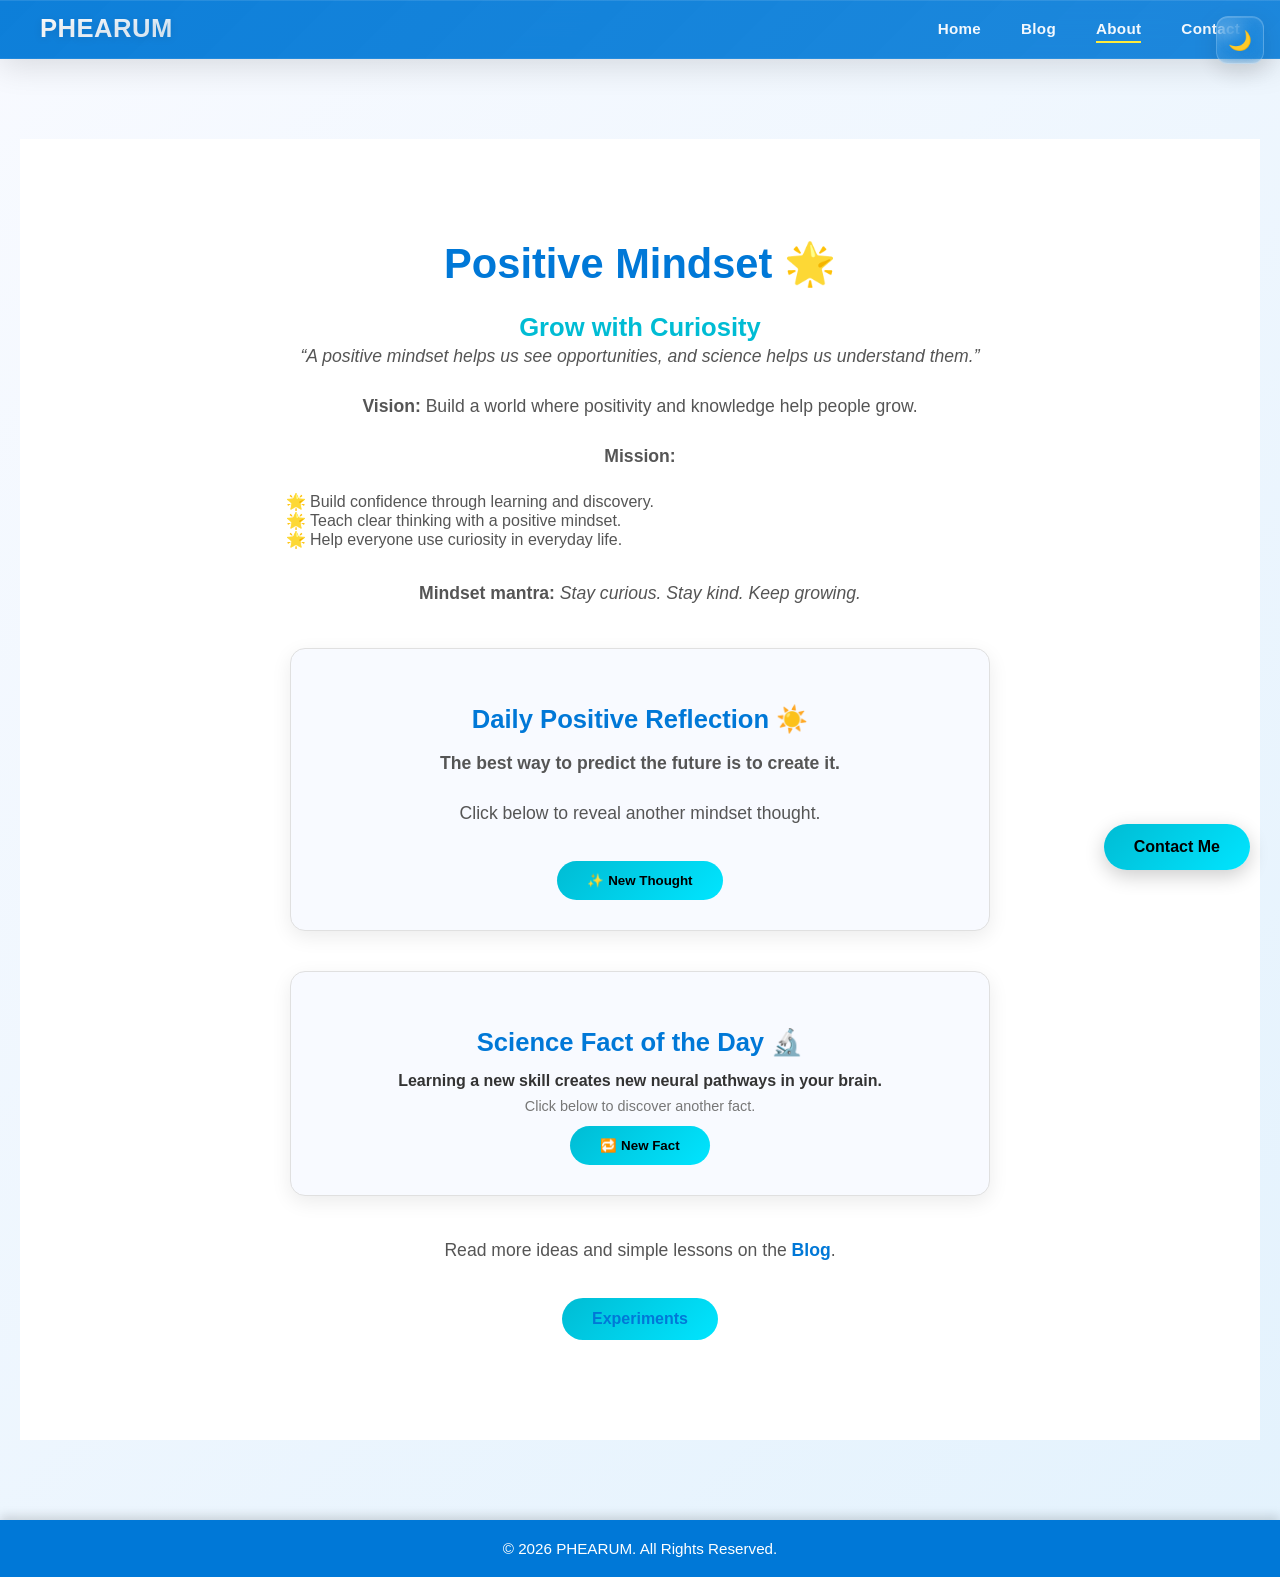
==== commit 08aabd4a: "demo web" ====
--- a/about.html
+++ b/about.html
@@ -4,6 +4,16 @@
   <meta charset="UTF-8" />
   <meta name="viewport" content="width=device-width, initial-scale=1.0" />
   <title>Positive Mindset - PHEARUM</title>
+  <meta name="theme-color" content="#0078d7" media="(prefers-color-scheme: light)">
+  <meta name="theme-color" content="#071023" media="(prefers-color-scheme: dark)">
+  <meta name="msapplication-TileColor" content="#0078d7">
+  <meta name="apple-mobile-web-app-capable" content="yes">
+  <meta name="apple-mobile-web-app-status-bar-style" content="black-translucent">
+  <link rel="manifest" href="manifest.webmanifest">
+  <link rel="apple-touch-icon" sizes="180x180" href="images/apple-touch-icon.svg">
+  <link rel="icon" href="images/favicon.svg" type="image/svg+xml">
+  <link rel="shortcut icon" href="images/favicon.svg">
+  <link rel="mask-icon" href="images/safari-pinned-tab.svg" color="#0078d7">
   <link rel="stylesheet" href="style.css" />
   <style>
     /* Page-specific enhancements */
@@ -113,10 +123,53 @@
     .continue a:hover {
       color: #00bcd4;
     }
+
+    .continue .continue-btn {
+      display: inline-block;
+      margin-top: 12px;
+      text-decoration: none;
+    }
+
+    .dark .mindset-section {
+      background: #0b1323;
+      color: #d6e0f0;
+    }
+
+    .dark .mindset-section h2,
+    .dark .fact-card h3,
+    .dark .continue a {
+      color: #00e5ff;
+    }
+
+    .dark .mindset-section p,
+    .dark .mission-list,
+    .dark .continue,
+    .dark .fact-meta {
+      color: #b2bfd4;
+    }
+
+    .dark .mindset-quote {
+      color: #7fdfff;
+    }
+
+    .dark .fact-card {
+      background: #111b2f;
+      border-color: #22314f;
+      box-shadow: 0 6px 20px rgba(0, 0, 0, 0.35);
+    }
+
+    .dark .fact-text {
+      color: #e6eef8;
+    }
+
+    .dark .continue .continue-btn {
+      color: #001018;
+    }
   </style>
 </head>
 
 <body>
+  <a class="skip-link" href="#main">Skip to main content</a>
   <!-- 🧭 Header (from global style.css) -->
   <header>
     <div class="logo">PHEARUM</div>
@@ -135,24 +188,24 @@
   </header>
 
   <!-- 🌟 Main Mindset Section -->
-  <main>
+  <main id="main">
     <section class="mindset-section">
       <h2>Positive Mindset 🌟</h2>
 
       <div class="about-content">
-        <h3>Empower Your Curiosity</h3>
-        <p class="mindset-quote">“A positive mind sees opportunity in everything — and science helps us understand why.”</p>
-
-        <p><strong>Vision:</strong> To build a world where positivity and knowledge create meaningful growth.</p>
+        <h3>Grow with Curiosity</h3>
+        <p class="mindset-quote">“A positive mindset helps us see opportunities, and science helps us understand them.”</p>
+
+        <p><strong>Vision:</strong> Build a world where positivity and knowledge help people grow.</p>
 
         <p><strong>Mission:</strong></p>
         <ul class="mission-list">
-          <li>Inspire confidence through exploration and discovery.</li>
-          <li>Promote critical thinking with an optimistic outlook.</li>
-          <li>Encourage everyone to apply curiosity in daily life.</li>
+          <li>Build confidence through learning and discovery.</li>
+          <li>Teach clear thinking with a positive mindset.</li>
+          <li>Help everyone use curiosity in everyday life.</li>
         </ul>
 
-        <p><strong>Mindset mantra:</strong> <em>Be curious. Stay kind. Grow stronger every day.</em></p>
+        <p><strong>Mindset mantra:</strong> <em>Stay curious. Stay kind. Keep growing.</em></p>
       </div>
 
       <!-- 🌞 Daily Positive Reflection -->
@@ -172,14 +225,15 @@
       </div>
 
       <div class="continue">
-        <p>Continue exploring on the <a href="blog.html">Blog</a>, or try fun <a href="experiments.html">Experiments</a> to learn by doing.</p>
+        <p>Read more ideas and simple lessons on the <a href="blog.html">Blog</a>.</p>
+        <a href="experiments.html" class="btn continue-btn" aria-label="Go to experiments page">Experiments</a>
       </div>
     </section>
   </main>
 
   <!-- 📜 Footer -->
   <footer>
-    <p>© 2025 PHEARUM. All Rights Reserved.</p>
+    <p>© 2026 PHEARUM. All Rights Reserved.</p>
   </footer>
 
   <a href="contact.html" class="floating-contact-btn">Contact Me</a>
@@ -250,21 +304,45 @@
 
     const mindsetBtn = document.getElementById('new-mindset-btn');
     const mindsetText = document.getElementById('mindset-text');
+    const mindsetMeta = document.getElementById('mindset-meta');
     const factBtn = document.getElementById('new-fact-btn');
     const factText = document.getElementById('fact-text');
+    const factMeta = document.getElementById('fact-meta');
+    let lastMindsetIndex = -1;
+    let lastFactIndex = -1;
+
+    function pickRandomIndex(length, previousIndex) {
+      if (length <= 1) return 0;
+      let index = Math.floor(Math.random() * length);
+      while (index === previousIndex) {
+        index = Math.floor(Math.random() * length);
+      }
+      return index;
+    }
+
+    function refreshMindset() {
+      const index = pickRandomIndex(mindsetThoughts.length, lastMindsetIndex);
+      lastMindsetIndex = index;
+      mindsetText.textContent = mindsetThoughts[index];
+      if (mindsetMeta) mindsetMeta.textContent = 'Click below to reveal another mindset thought.';
+    }
+
+    function refreshFact() {
+      const index = pickRandomIndex(scienceFacts.length, lastFactIndex);
+      lastFactIndex = index;
+      factText.textContent = scienceFacts[index];
+      if (factMeta) factMeta.textContent = 'Click below to discover another fact.';
+    }
+
+    refreshMindset();
+    refreshFact();
 
     if (mindsetBtn) {
-      mindsetBtn.addEventListener('click', () => {
-        const randomThought = mindsetThoughts[Math.floor(Math.random() * mindsetThoughts.length)];
-        mindsetText.textContent = randomThought;
-      });
+      mindsetBtn.addEventListener('click', refreshMindset);
     }
 
     if (factBtn) {
-      factBtn.addEventListener('click', () => {
-        const randomFact = scienceFacts[Math.floor(Math.random() * scienceFacts.length)];
-        factText.textContent = randomFact;
-      });
+      factBtn.addEventListener('click', refreshFact);
     }
   </script>
 </body>
--- a/style.css
+++ b/style.css
@@ -1143,6 +1143,22 @@
   transform: translateY(-1px) scale(0.98);
 }
 
+.form-status {
+  margin-top: 14px;
+  margin-bottom: 0;
+  text-align: center;
+  font-weight: 600;
+  color: #0078d7;
+  opacity: 0;
+  transform: translateY(4px);
+  transition: opacity 0.25s ease, transform 0.25s ease;
+}
+
+.form-status.show {
+  opacity: 1;
+  transform: translateY(0);
+}
+
 /* 🎯 Load More Button */
 .load-more-container {
   text-align: center;
@@ -1165,6 +1181,39 @@
   transform: scale(1.05);
 }
 
+.experiments-cta {
+  margin-top: 18px;
+}
+
+.btn-experiments {
+  display: inline-block;
+  min-width: 220px;
+  padding: 13px 34px;
+  border-radius: 999px;
+  text-decoration: none;
+  font-weight: 700;
+  letter-spacing: 0.3px;
+  color: #041022;
+  background: linear-gradient(135deg, #00d5ff 0%, #00ffc6 50%, #7bf0ff 100%);
+  box-shadow: 0 10px 30px rgba(0, 170, 255, 0.28);
+  transition: transform 0.28s ease, box-shadow 0.28s ease, filter 0.28s ease;
+}
+
+.btn-experiments:hover {
+  transform: translateY(-2px) scale(1.03);
+  box-shadow: 0 14px 34px rgba(0, 188, 212, 0.35);
+  filter: saturate(1.08);
+}
+
+.btn-experiments:active {
+  transform: translateY(0) scale(0.99);
+}
+
+.dark .btn-experiments {
+  color: #00151d;
+  box-shadow: 0 12px 32px rgba(0, 229, 255, 0.35);
+}
+
 /* 🌙 Dark Mode for Contact Section */
 .dark .contact-container {
   background: linear-gradient(135deg, #2a2a3e 0%, #1f2a3d 100%);
@@ -1234,6 +1283,10 @@
 .dark .contact-form .btn:hover {
   box-shadow: 0 12px 30px rgba(0, 188, 212, 0.4),
               0 4px 10px rgba(0, 229, 255, 0.3);
+}
+
+.dark .form-status {
+  color: #00e5ff;
 }
 
 .dark .form-wrapper > p {
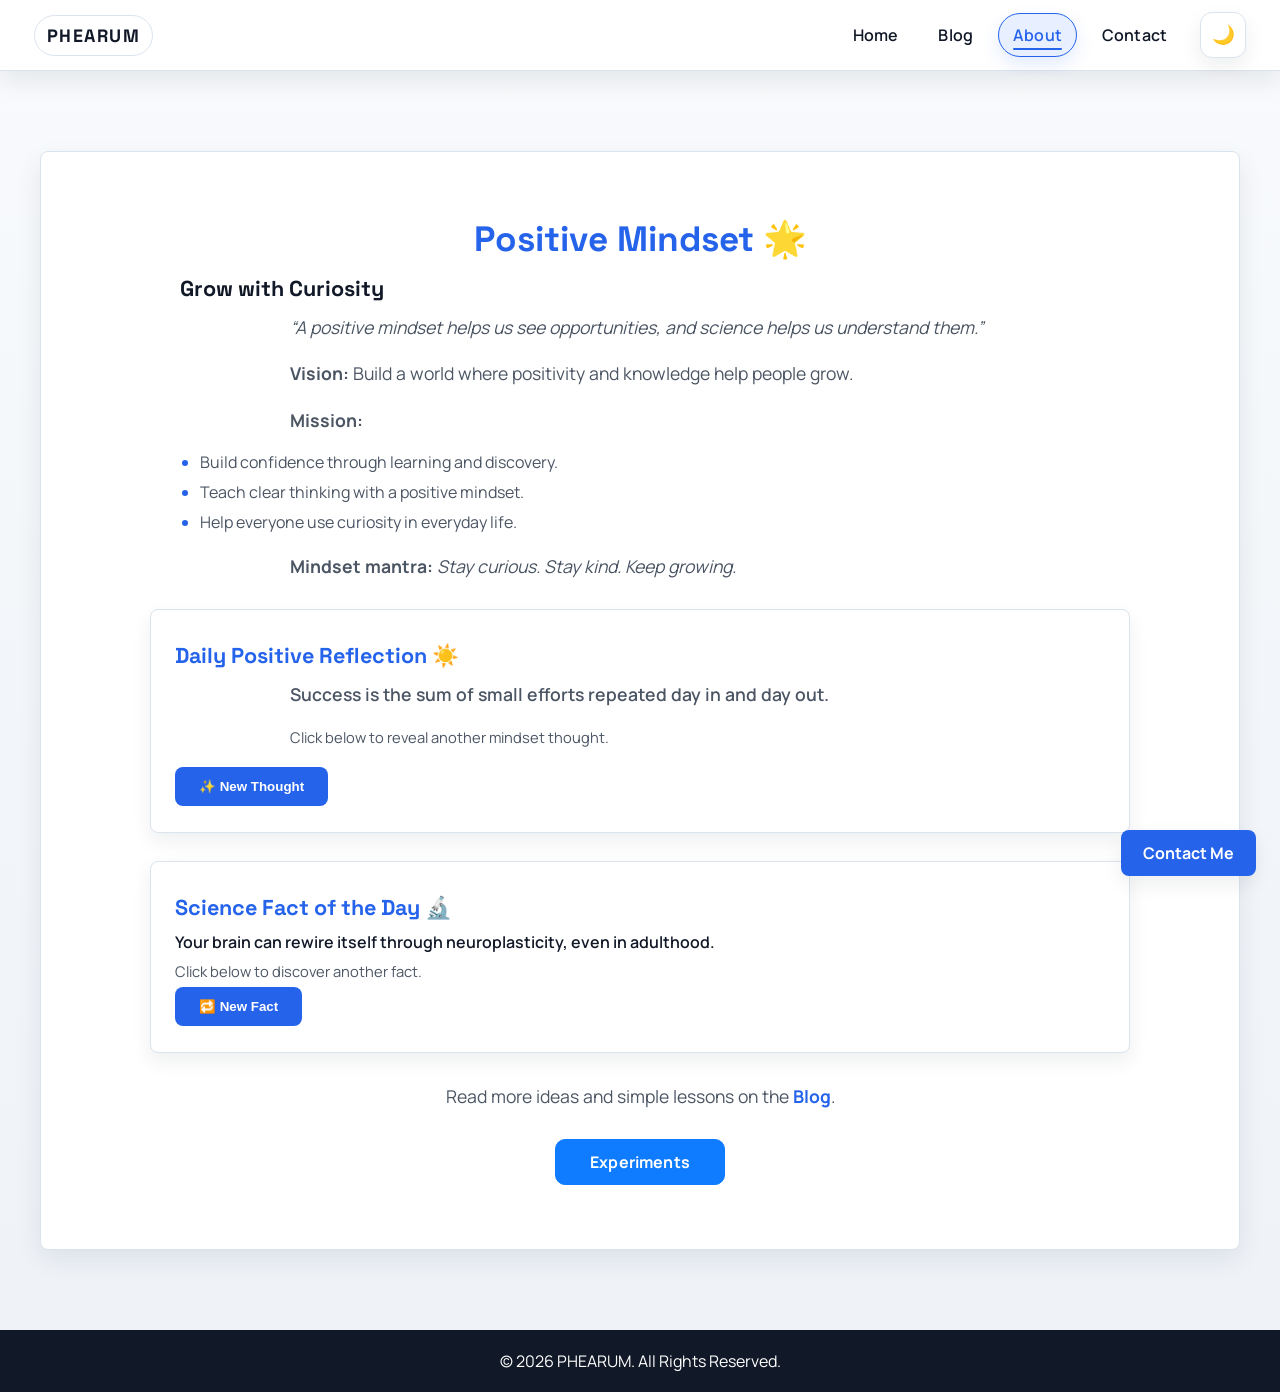
==== commit e14ef403: "demo web" ====
--- a/about.html
+++ b/about.html
@@ -16,154 +16,152 @@
   <link rel="mask-icon" href="images/safari-pinned-tab.svg" color="#0078d7">
   <link rel="stylesheet" href="style.css" />
   <style>
-    /* Page-specific enhancements */
     .mindset-section {
-      background: #ffffff;
-      color: #333;
+      width: 100%;
+      max-width: 1200px;
+      margin: 0 auto;
+      padding: 64px 24px;
+      border-radius: 8px;
+      border: 1px solid var(--line);
+      background: var(--surface);
+      box-shadow: var(--shadow-soft);
+      text-align: left;
+      animation: rise-in 0.7s ease;
+    }
+
+    .mindset-section h2 {
       text-align: center;
-      padding: 100px 20px;
-      animation: fadeInUp 1s ease;
-    }
-
-    .mindset-section h2 {
-      font-size: 2.6rem;
-      color: #0078d7;
-      margin-bottom: 20px;
+      margin-bottom: 14px;
+      color: var(--brand);
+      font-size: 2.2rem;
+    }
+
+    .about-content {
+      max-width: 920px;
+      margin: 0 auto;
     }
 
     .mindset-section h3 {
-      color: #00bcd4;
-      margin-top: 25px;
-      font-size: 1.6rem;
+      margin-top: 6px;
+      margin-bottom: 10px;
+      color: var(--text);
+      font-size: 1.35rem;
     }
 
     .mindset-section p {
-      max-width: 750px;
-      margin: 0 auto 20px;
-      color: #555;
-      line-height: 1.7;
-      font-size: 1.1rem;
+      margin-bottom: 16px;
+      color: var(--text-soft);
+      line-height: 1.72;
     }
 
     .mindset-quote {
       font-style: italic;
-      color: #0078d7;
-      margin-bottom: 30px;
+      color: var(--brand);
     }
 
     .mission-list {
+      max-width: 920px;
+      margin: 0 auto 18px;
+      padding-left: 20px;
+      display: grid;
+      gap: 8px;
+      color: var(--text-soft);
+    }
+
+    .mission-list li::marker {
+      color: var(--brand);
+    }
+
+    .fact-card {
+      width: 100%;
+      max-width: 980px;
+      margin: 28px auto 0;
+      padding: 26px 24px;
+      border-radius: 8px;
+      border: 1px solid var(--line);
+      background: var(--surface-solid);
+      box-shadow: var(--shadow-card);
+      transition: transform 0.24s ease, box-shadow 0.24s ease;
       text-align: left;
-      max-width: 700px;
-      margin: 0 auto 30px;
-      padding-left: 20px;
-      list-style-type: "🌟 ";
-      color: #555;
-    }
-
-    .fact-card {
-      background: #f8faff;
-      border-radius: 15px;
-      padding: 30px;
-      margin: 40px auto;
-      max-width: 700px;
-      box-shadow: 0 6px 20px rgba(0, 0, 0, 0.08);
-      border: 1px solid #e0e0e0;
-      transition: all 0.3s ease;
     }
 
     .fact-card:hover {
-      transform: translateY(-5px);
-      box-shadow: 0 10px 25px rgba(0, 0, 0, 0.12);
+      transform: translateY(-4px);
+      box-shadow: var(--shadow-soft);
     }
 
     .fact-card h3 {
-      color: #0078d7;
-      margin-bottom: 15px;
+      margin-bottom: 10px;
+      color: var(--brand);
     }
 
     .fact-text {
+      color: var(--text);
       font-weight: 600;
       margin-bottom: 8px;
-      color: #333;
     }
 
     .fact-meta {
-      font-size: 0.9rem;
-      color: #777;
-    }
-
-    .btn {
-      background: linear-gradient(135deg, #00bcd4, #00e5ff);
-      color: #000;
-      border: none;
-      padding: 12px 30px;
-      border-radius: 30px;
-      font-weight: 600;
-      cursor: pointer;
-      transition: all 0.3s ease;
+      color: var(--text-soft);
+      margin-bottom: 6px;
+      font-size: 0.92rem;
+    }
+
+    .continue {
+      margin-top: 28px;
+      text-align: center;
+      color: var(--text-soft);
+    }
+
+    .continue a {
+      color: var(--brand);
+      font-weight: 700;
+      text-decoration: none;
+    }
+
+    .continue .continue-btn {
+      display: inline-flex;
+      align-items: center;
+      justify-content: center;
+      min-width: 170px;
       margin-top: 12px;
-    }
-
-    .btn:hover {
-      background: linear-gradient(135deg, #26c6da, #80deea);
-      transform: scale(1.05);
-    }
-
-    .continue {
-      margin-top: 40px;
-      color: #555;
-    }
-
-    .continue a {
-      color: #0078d7;
-      font-weight: 600;
-      text-decoration: none;
-    }
-
-    .continue a:hover {
-      color: #00bcd4;
-    }
-
-    .continue .continue-btn {
-      display: inline-block;
-      margin-top: 12px;
-      text-decoration: none;
-    }
-
-    .dark .mindset-section {
-      background: #0b1323;
-      color: #d6e0f0;
-    }
-
-    .dark .mindset-section h2,
-    .dark .fact-card h3,
-    .dark .continue a {
-      color: #00e5ff;
-    }
-
-    .dark .mindset-section p,
-    .dark .mission-list,
-    .dark .continue,
-    .dark .fact-meta {
-      color: #b2bfd4;
-    }
-
-    .dark .mindset-quote {
-      color: #7fdfff;
-    }
-
-    .dark .fact-card {
-      background: #111b2f;
-      border-color: #22314f;
-      box-shadow: 0 6px 20px rgba(0, 0, 0, 0.35);
-    }
-
-    .dark .fact-text {
-      color: #e6eef8;
+      padding: 11px 20px;
+      border-radius: 10px;
+      font-weight: 700;
+      letter-spacing: 0.01em;
+      color: #ffffff;
+      background: #0f7cff;
+      border: 1px solid #0f7cff;
+      box-shadow: none;
+      transition: background-color 0.2s ease, border-color 0.2s ease;
+    }
+
+    .continue .continue-btn:hover {
+      background: #0b67d3;
+      border-color: #0b67d3;
+    }
+
+    .continue .continue-btn:active {
+      background: #0959b5;
+      border-color: #0959b5;
     }
 
     .dark .continue .continue-btn {
-      color: #001018;
+      color: #ffffff;
+      background: #3b92ff;
+      border-color: #3b92ff;
+    }
+
+    @media (max-width: 768px) {
+      .mindset-section {
+        border-radius: 8px;
+        padding: 34px 18px;
+      }
+
+      .fact-card {
+        border-radius: 8px;
+        padding: 20px 16px;
+      }
     }
   </style>
 </head>
@@ -172,7 +170,7 @@
   <a class="skip-link" href="#main">Skip to main content</a>
   <!-- 🧭 Header (from global style.css) -->
   <header>
-    <div class="logo">PHEARUM</div>
+    <a class="logo" href="index.html" aria-label="Go to Home">PHEARUM</a>
     <nav id="navbar">
       <a href="index.html">Home</a>
       <a href="blog.html">Blog</a>
@@ -189,8 +187,8 @@
 
   <!-- 🌟 Main Mindset Section -->
   <main id="main">
-    <section class="mindset-section">
-      <h2>Positive Mindset 🌟</h2>
+    <section class="mindset-section" aria-labelledby="mindset-heading">
+      <h2 id="mindset-heading">Positive Mindset 🌟</h2>
 
       <div class="about-content">
         <h3>Grow with Curiosity</h3>
@@ -213,7 +211,7 @@
         <h3>Daily Positive Reflection ☀️</h3>
         <p class="fact-text" id="mindset-text">Loading your daily positive insight…</p>
         <p class="fact-meta" id="mindset-meta">Click below to reveal a new mindset thought.</p>
-        <button class="btn" id="new-mindset-btn">✨ New Thought</button>
+        <button class="btn" id="new-mindset-btn" type="button">✨ New Thought</button>
       </div>
 
       <!-- 🔬 Science Fact -->
@@ -221,7 +219,7 @@
         <h3>Science Fact of the Day 🔬</h3>
         <div class="fact-text" id="fact-text">Loading an interesting science fact…</div>
         <div class="fact-meta" id="fact-meta">Click below to discover another fact.</div>
-        <button class="btn" id="new-fact-btn">🔁 New Fact</button>
+        <button class="btn" id="new-fact-btn" type="button">🔁 New Fact</button>
       </div>
 
       <div class="continue">
--- a/style.css
+++ b/style.css
@@ -1,35 +1,86 @@
-/* 🌟 Hidden Posts */
-.hidden {
-  display: none;
-}
-
-/* 🌐 Global Styles */
+@import url('https://fonts.googleapis.com/css2?family=Space+Grotesk:wght@400;500;600;700&family=Manrope:wght@400;500;600;700&display=swap');
+
+:root {
+  --bg: #f8fafc;
+  --bg-soft: #eef2f7;
+  --surface: #ffffff;
+  --surface-solid: #ffffff;
+  --text: #111827;
+  --text-soft: #4b5563;
+  --brand: #2563eb;
+  --brand-2: #1d4ed8;
+  --brand-3: #e8f0ff;
+  --line: #dbe3ee;
+  --hero-overlay: linear-gradient(180deg, rgba(13, 24, 38, 0.26), rgba(13, 24, 38, 0.62));
+  --shadow-soft: 0 10px 26px rgba(17, 24, 39, 0.08);
+  --shadow-card: 0 8px 20px rgba(17, 24, 39, 0.07);
+}
+
+:root.dark,
+.dark {
+  --bg: #0f172a;
+  --bg-soft: #111827;
+  --surface: #172033;
+  --surface-solid: #111827;
+  --text: #f8fafc;
+  --text-soft: #cbd5e1;
+  --brand: #60a5fa;
+  --brand-2: #93c5fd;
+  --brand-3: #1e3a5f;
+  --line: #334155;
+  --hero-overlay: linear-gradient(180deg, rgba(11, 15, 20, 0.34), rgba(11, 15, 20, 0.72));
+  --shadow-soft: 0 12px 30px rgba(0, 0, 0, 0.26);
+  --shadow-card: 0 10px 26px rgba(0, 0, 0, 0.22);
+}
+
 * {
   box-sizing: border-box;
   margin: 0;
   padding: 0;
 }
-/* 📝 Single Blog Post */
-.blog-post-single {
+
+html {
+  scroll-behavior: smooth;
+}
+
+body {
+  position: relative;
+  min-height: 100vh;
+  overflow-x: hidden;
+  display: flex;
+  flex-direction: column;
+  font-family: 'Manrope', 'Segoe UI', sans-serif;
+  color: var(--text);
+  background: linear-gradient(180deg, var(--bg), var(--bg-soft));
+}
+
+body::before {
+  display: none;
+}
+
+h1,
+h2,
+h3,
+h4,
+h5,
+h6 {
+  font-family: 'Space Grotesk', 'Segoe UI', sans-serif;
+  letter-spacing: 0;
+}
+
+main {
+  flex: 1;
   padding: 80px 20px;
+  text-align: center;
+}
+
+.content {
   max-width: 900px;
   margin: 0 auto;
+  padding: 60px 20px;
   text-align: left;
 }
 
-html {
-  scroll-behavior: smooth;
-}
-
-/* Theme variables */
-:root{
-  --bg-gradient: linear-gradient(135deg, #f8faff, #e3f2fd);
-  --text-color: #333;
-  --header-bg: rgba(0,120,215,0.95);
-  --hero-overlay: rgba(0,0,0,0.55);
-}
-
-/* Skip link (accessible keyboard navigation) */
 .skip-link {
   position: absolute;
   left: -9999px;
@@ -38,431 +89,320 @@
   height: 1px;
   overflow: hidden;
 }
+
 .skip-link:focus {
-  left: 1rem;
-  top: 1rem;
+  left: 14px;
+  top: 14px;
   width: auto;
   height: auto;
-  padding: 8px 12px;
-  background: #0078d7;
+  padding: 10px 14px;
+  border-radius: 8px;
+  border: 1px solid transparent;
+  background: var(--brand);
   color: #fff;
-  border-radius: 6px;
-  z-index: 1100;
-}
-
-body {
-  font-family: 'Poppins', sans-serif;
-  background: var(--bg-gradient);
-  color: var(--text-color);
-  min-height: 100vh;
-  display: flex;
-  flex-direction: column;
-  overflow-x: hidden;
-}
-
-/* 🧭 Header */
+  z-index: 2000;
+}
+
 header {
-  background: linear-gradient(135deg, var(--header-bg), rgba(0,120,215,0.88));
-  -webkit-backdrop-filter: blur(16px);
-  backdrop-filter: blur(16px);
-  color: white;
-  display: flex;
-  justify-content: space-between;
-  align-items: center;
-  padding: 0.9em 2.5em;
-  box-shadow: 0 8px 32px rgba(0, 0, 0, 0.12), 
-              inset 0 1px 0 rgba(255,255,255,0.1);
   position: sticky;
   top: 0;
   z-index: 1000;
-  transition: all 0.4s ease;
-  border-bottom: 1px solid rgba(255,255,255,0.08);
+  display: flex;
+  align-items: center;
+  gap: 16px;
+  padding: 12px clamp(14px, 3vw, 34px);
+  background: linear-gradient(180deg, rgba(255, 255, 255, 0.98), rgba(255, 255, 255, 0.92));
+  border-bottom: 1px solid var(--line);
+  box-shadow: 0 10px 24px rgba(17, 24, 39, 0.08);
+  backdrop-filter: blur(14px);
+  animation: header-drop 0.65s ease both;
+  transition: box-shadow 0.24s ease, background-color 0.24s ease, border-color 0.24s ease;
 }
 
 header:hover {
-  box-shadow: 0 12px 40px rgba(0, 0, 0, 0.15),
-              inset 0 1px 0 rgba(255,255,255,0.1);
-}
-
-/* … rest of your CSS … */
-
-header:hover {
-  box-shadow: 0 12px 40px rgba(0, 0, 0, 0.15),
-              inset 0 1px 0 rgba(255,255,255,0.1);
-}
-
-/* Logo styling */
+  box-shadow: 0 16px 36px rgba(17, 24, 39, 0.12);
+}
+
+.dark header {
+  background: linear-gradient(180deg, rgba(15, 23, 42, 0.98), rgba(15, 23, 42, 0.92));
+}
+
 .logo {
-  font-size: 1.6rem;
+  text-decoration: none;
+  display: inline-flex;
+  align-items: center;
+  color: var(--text);
+  font-family: 'Space Grotesk', 'Segoe UI', sans-serif;
+  font-size: 1.12rem;
   font-weight: 700;
-  letter-spacing: 0.5px;
-  background: linear-gradient(135deg, #fff, rgba(255,255,255,0.85));
-  -webkit-background-clip: text;
-  -webkit-text-fill-color: transparent;
-  background-clip: text;
-  text-shadow: 0 2px 8px rgba(0,0,0,0.1);
-  transition: all 0.3s ease;
-  cursor: pointer;
+  letter-spacing: 0.08em;
+  text-transform: uppercase;
+  padding: 8px 12px;
+  border: 1px solid var(--line);
+  border-radius: 999px;
+  background: var(--surface);
+  animation: header-item-in 0.5s ease 0.12s both;
+  transition: color 0.24s ease, transform 0.24s ease, border-color 0.24s ease, box-shadow 0.24s ease;
 }
 
 .logo:hover {
-  transform: scale(1.02);
-  letter-spacing: 1px;
-}
-
-/* 🧭 Navigation */
+  color: var(--brand);
+  transform: translateY(-1px);
+  border-color: var(--brand);
+  box-shadow: 0 8px 18px rgba(37, 99, 235, 0.14);
+}
+
 nav {
+  margin-left: auto;
   display: flex;
-  gap: 2.5em;
-  margin-left: auto;
+  align-items: center;
+  gap: 10px;
 }
 
 nav a {
-  color: rgba(255,255,255,0.95);
+  position: relative;
+  display: inline-flex;
+  align-items: center;
   text-decoration: none;
+  color: var(--text);
   font-weight: 600;
-  font-size: 0.95rem;
-  position: relative;
-  transition: all 0.3s ease;
-  letter-spacing: 0.3px;
-}
-
-nav a::before {
-  content: "";
+  letter-spacing: 0.01em;
+  padding: 10px 14px;
+  border-radius: 999px;
+  border: 1px solid transparent;
+  opacity: 0;
+  animation: header-item-in 0.45s ease both;
+  transition: color 0.24s ease, transform 0.24s ease, background-color 0.24s ease, border-color 0.24s ease, box-shadow 0.24s ease;
+}
+
+nav a:nth-child(1) {
+  animation-delay: 0.18s;
+}
+
+nav a:nth-child(2) {
+  animation-delay: 0.24s;
+}
+
+nav a:nth-child(3) {
+  animation-delay: 0.3s;
+}
+
+nav a:nth-child(4) {
+  animation-delay: 0.36s;
+}
+
+nav a::after {
+  content: '';
   position: absolute;
-  width: 0;
+  left: 14px;
+  right: 14px;
+  bottom: 6px;
   height: 2px;
-  background: linear-gradient(90deg, #ffeb3b, rgba(255,235,59,0.4));
-  left: 0;
-  bottom: -6px;
-  transition: width 0.3s ease;
-  border-radius: 2px;
-}
-
-nav a::after {
-  content: "";
-  position: absolute;
-  width: 0%;
-  height: 2px;
-  background: #ffeb3b;
-  left: 0;
-  bottom: -6px;
-  transition: width 0.3s ease;
-}
-
-nav a:hover {
-  color: #ffeb3b;
-  transform: translateY(-2px);
-}
-
-nav a:hover::before,
-nav a.active::before {
-  width: 100%;
+  transform: scaleX(0);
+  transform-origin: center;
+  transition: transform 0.24s ease;
+  background: var(--brand);
+  border-radius: 8px;
+}
+
+nav a:hover,
+nav a.active {
+  color: var(--brand);
+  transform: translateY(-1px);
+  background: var(--brand-3);
+  border-color: var(--brand);
+  box-shadow: 0 8px 18px rgba(37, 99, 235, 0.12);
 }
 
 nav a:hover::after,
 nav a.active::after {
-  width: 100%;
-}
-
-/* 🍔 Hamburger Menu */
-.menu-toggle {
+  transform: scaleX(1);
+}
+
+nav a:focus-visible,
+header .menu-toggle:focus-visible,
+header .theme-toggle:focus-visible {
+  outline: 2px solid var(--brand);
+  outline-offset: 2px;
+}
+
+header .menu-toggle {
   display: none;
   flex-direction: column;
+  gap: 4px;
+  width: 42px;
+  height: 42px;
+  border-radius: 12px;
+  border: 1px solid var(--line);
+  background: var(--surface);
   cursor: pointer;
-  background: rgba(255,255,255,0.1);
-  border: 1px solid rgba(255,255,255,0.15);
-  padding: 8px;
-  border-radius: 8px;
-  transition: all 0.3s ease;
-}
-
-.menu-toggle:hover {
-  background: rgba(255,255,255,0.15);
-  border-color: rgba(255,255,255,0.25);
-}
-
-.menu-toggle span {
-  background: white;
-  height: 3px;
-  width: 24px;
-  margin: 5px 0;
+  align-items: center;
+  justify-content: center;
+  transition: transform 0.2s ease, box-shadow 0.2s ease, border-color 0.2s ease, background-color 0.2s ease;
+  animation: header-item-in 0.45s ease 0.4s both;
+}
+
+header .menu-toggle span {
+  width: 19px;
+  height: 2px;
   border-radius: 2px;
-  transition: all 0.3s ease;
-  box-shadow: 0 2px 4px rgba(0,0,0,0.1);
-}
-
-/* Theme toggle button */
-.theme-toggle{
-  background: linear-gradient(135deg, rgba(255,255,255,0.15), rgba(255,255,255,0.06));
-  border: 1.5px solid rgba(255,255,255,0.2);
-  color: var(--text-color);
-  font-size: 1.2rem;
-  width: 48px;
-  height: 48px;
+  background: var(--text);
+  transition: transform 0.2s ease, opacity 0.2s ease;
+}
+
+header .menu-toggle:hover {
+  transform: translateY(-1px);
+  border-color: var(--brand);
+  box-shadow: 0 10px 20px rgba(37, 99, 235, 0.14);
+}
+
+header .menu-toggle.open span:nth-child(1) {
+  transform: translateY(6px) rotate(45deg);
+}
+
+header .menu-toggle.open span:nth-child(2) {
+  opacity: 0;
+}
+
+header .menu-toggle.open span:nth-child(3) {
+  transform: translateY(-6px) rotate(-45deg);
+}
+
+header .theme-toggle {
+  position: static;
+  margin-left: 2px;
+  width: 46px;
+  height: 46px;
   border-radius: 12px;
+  border: 1px solid var(--line);
+  background: var(--surface);
+  color: var(--text);
+  font-size: 1.15rem;
   cursor: pointer;
+  box-shadow: var(--shadow-card);
+  backdrop-filter: blur(9px);
+  transition: transform 0.2s ease, box-shadow 0.2s ease, border-color 0.2s ease;
+  flex: 0 0 auto;
+}
+
+header .theme-toggle:hover {
+  transform: translateY(-1px) scale(1.02);
+  border-color: var(--brand);
+  box-shadow: var(--shadow-soft);
+}
+
+.dark header .theme-toggle {
+  color: var(--text);
+  background: var(--surface);
+  border-color: var(--line);
+}
+
+.hero {
+  position: relative;
+  width: 100vw;
+  min-height: calc(100vh - 74px);
+  margin-left: calc(50% - 50vw);
+  display: flex;
+  align-items: center;
+  justify-content: center;
+  text-align: center;
+  overflow: hidden;
+  color: #fff;
+  background: url('images/BG.jpg') center / cover no-repeat;
+}
+
+.hero::before {
+  content: '';
+  position: absolute;
+  inset: 0;
+  background: var(--hero-overlay);
+}
+
+.hero-content {
+  position: relative;
+  z-index: 1;
+  width: min(1180px, 92vw);
+  padding: 46px 30px;
+  border-radius: 0;
+  background: transparent;
+  border: 0;
+  box-shadow: none;
+  backdrop-filter: none;
+  animation: rise-in 0.8s ease both;
+}
+
+.hero h1 {
+  font-size: 2.8rem;
+  margin-bottom: 14px;
+  line-height: 1.04;
+}
+
+.hero-subtitle,
+.greeting {
+  font-size: 1.05rem;
+  opacity: 0.96;
+  margin-bottom: 10px;
+}
+
+.hero-desc,
+.hero p {
+  max-width: 760px;
+  margin: 0 auto 24px;
+  line-height: 1.72;
+  color: rgba(244, 249, 255, 0.92);
+}
+
+.btn-group {
+  display: inline-flex;
+  flex-wrap: wrap;
+  gap: 12px;
+  justify-content: center;
+}
+
+.btn,
+button.btn,
+.blog-content .btn,
+.experiment-btn,
+.demo-btn,
+.load-more-btn {
   display: inline-flex;
   align-items: center;
   justify-content: center;
-  box-shadow: 0 8px 24px rgba(0,0,0,0.12),
-              inset 0 1px 0 rgba(255,255,255,0.15);
-  -webkit-backdrop-filter: blur(8px);
-  backdrop-filter: blur(8px);
-  transition: all 0.3s cubic-bezier(0.34, 1.56, 0.64, 1);
-  position: fixed;
-  top: 16px;
-  right: 16px;
-  z-index: 1200;
-}
-
-.theme-toggle:hover { 
-  transform: translateY(-4px) scale(1.05); 
-  box-shadow: 0 12px 32px rgba(0,0,0,0.15),
-              inset 0 1px 0 rgba(255,255,255,0.15);
-  background: linear-gradient(135deg, rgba(255,255,255,0.2), rgba(255,255,255,0.08));
-}
-
-.theme-toggle:active {
-  transform: translateY(-2px) scale(0.98);
-}
-
-.theme-toggle:focus{ 
-  outline: 3px solid rgba(255,235,59,0.3); 
-  outline-offset: 2px; 
-}
-
-/* Ensure button contrasts in dark theme */
-.dark .theme-toggle{
-  background: linear-gradient(135deg, rgba(255,255,255,0.08), rgba(255,255,255,0.03));
-  border: 1.5px solid rgba(255,255,255,0.12);
-  color: var(--text-color);
-}
-
-/* Move to bottom-right on very small screens to avoid covering header */
-@media (max-width: 420px){
-  .theme-toggle{ top: auto; bottom: 84px; right: 16px; }
-}
-
-/* Greeting */
-.greeting{
-  font-size:1.05rem;
-  opacity:0.95;
-  margin:6px 0 12px;
-}
-
-/* Dark theme overrides */
-:root.dark,
-.dark{
-  --bg-gradient: linear-gradient(135deg,#071023,#081226);
-  --text-color: #e6eef8;
-  --header-bg: rgba(6,18,30,0.95);
-  --hero-overlay: rgba(0,0,0,0.45);
-}
-
-/* Hamburger open state */
-.menu-toggle.open span:nth-child(1) {
-  transform: translateY(7px) rotate(45deg);
-}
-.menu-toggle.open span:nth-child(2) {
-  opacity: 0;
-}
-.menu-toggle.open span:nth-child(3) {
-  transform: translateY(-7px) rotate(-45deg);
-}
-
-/* Responsive navigation: hide nav on small screens and show hamburger */
-@media (max-width: 768px) {
-  nav {
-    display: none;
-    position: absolute;
-    top: 70px;
-    right: 0;
-    width: auto;
-    background: linear-gradient(135deg, rgba(0,120,215,0.98), rgba(0,100,190,0.96));
-    -webkit-backdrop-filter: blur(10px);
-    backdrop-filter: blur(10px);
-    flex-direction: column;
-    padding: 1rem 1.5rem;
-    border-radius: 0 0 12px 0;
-    gap: 0.5rem;
-    box-shadow: 0 8px 32px rgba(0,0,0,0.15),
-                inset 0 1px 0 rgba(255,255,255,0.1);
-    border: 1px solid rgba(255,255,255,0.1);
-    border-top: none;
-    z-index: 1050;
-  }
-
-  nav a {
-    padding: 10px 16px;
-    border-radius: 8px;
-    transition: all 0.3s ease;
-  }
-
-  nav a:hover {
-    background: rgba(255,255,255,0.1);
-    transform: translateX(4px);
-  }
-
-  nav.active {
-    display: flex;
-    animation: slideDown 0.3s ease forwards;
-  }
-
-  .menu-toggle {
-    display: flex;
-  }
-
-  header {
-    padding: 0.75rem 1.2rem;
-  }
-
-  .logo {
-    font-size: 1.4rem;
-  }
-}
-
-@keyframes slideDown {
-  from {
-    opacity: 0;
-    transform: translateY(-10px);
-  }
-  to {
-    opacity: 1;
-    transform: translateY(0);
-  }
-}
-
-/* 🖼️ Hero Section */
-.hero {
-  position: relative;
-  min-height: 68vh;
-  background: url('images/BG.jpg') no-repeat center center/cover;
-  display: flex;
-  justify-content: center;
-  align-items: center;
-  text-align: center;
-  color: white;
-  overflow: hidden;
-  padding: 40px 20px;
-}
-
-.hero::after {
-  content: '';
-  position: absolute;
-  inset: 0;
-  background: linear-gradient(180deg, rgba(0,0,0,0.28), rgba(0,0,0,0.66));
-}
-
-.hero-content {
-  position: relative;
-  z-index: 2;
-  animation: fadeInUp 1.2s ease forwards;
-  max-width: 960px;
-  padding: 40px 30px;
-  margin: 0 auto;
-  text-align: center;
-}
-
-.hero h1 {
-  font-size: 2.6rem;
-  line-height: 1.04;
-  margin-bottom: 8px;
+  text-decoration: none;
+  border: 0;
+  border-radius: 8px;
+  padding: 12px 24px;
   font-weight: 700;
-  letter-spacing: -0.02em;
-  text-shadow: 0 6px 20px rgba(0,0,0,0.45);
-}
-
-.hero-subtitle {
-  font-size: 1rem;
-  opacity: 0.95;
-  margin-bottom: 8px;
-  color: rgba(255,255,255,0.95);
-}
-
-.hero-desc {
-  font-size: 1.05rem;
-  color: rgba(255,255,255,0.9);
-  max-width: 720px;
-  margin: 0.6rem auto 1.1rem;
-  line-height: 1.6;
-}
-
-.btn-group {
-  display: inline-flex;
-  gap: 12px;
-  align-items: center;
+  letter-spacing: 0;
+  color: #ffffff;
+  background: var(--brand);
+  box-shadow: none;
+  transition: transform 0.22s ease, box-shadow 0.22s ease, filter 0.22s ease;
+  cursor: pointer;
+}
+
+.btn:hover,
+button.btn:hover,
+.blog-content .btn:hover,
+.experiment-btn:hover,
+.demo-btn:hover,
+.load-more-btn:hover {
+  transform: translateY(-2px);
+  background: var(--brand-2);
+  box-shadow: var(--shadow-card);
+  filter: none;
 }
 
 .btn-outline {
   background: transparent;
-  color: #fff;
-  border: 1px solid rgba(255,255,255,0.18);
-  padding: 12px 26px;
-  border-radius: 28px;
-  text-decoration: none;
-  font-weight: 600;
-  transition: all 0.22s ease;
+  color: #ffffff;
+  border: 1px solid rgba(255, 255, 255, 0.38);
+  box-shadow: none;
 }
 
 .btn-outline:hover {
-  background: rgba(255,255,255,0.06);
-  transform: translateY(-2px);
-}
-  font-weight: 700;
-  letter-spacing: -0.02em;
-  background: linear-gradient(135deg, #ffffff, rgba(255,255,255,0.9));
-  -webkit-background-clip: text;
-  -webkit-text-fill-color: transparent;
-  background-clip: text;
-  animation: slideInDown 0.8s ease forwards;
-  font-weight: 500;
-  opacity: 0.95;
-  animation: fadeIn 1.2s ease 0.3s forwards;
-  animation-fill-mode: both;
-  letter-spacing: 0.5px;
-
-.hero h1 {
-  font-size: 3rem;
-  margin-bottom: 20px;
-  text-shadow: 0 4px 15px rgba(0, 0, 0, 0.4);
-}
-
-.hero p {
-  font-size: 1.3rem;
-  margin-bottom: 30px;
-  color: #f5f5f5;
-  line-height: 1.7;
-}
-
-.hero .btn {
-  background: linear-gradient(135deg, #ffb300, #ffca28);
-  color: #222;
-  padding: 14px 36px;
-  border-radius: 35px;
-  font-weight: 600;
-  box-shadow: 0 4px 15px rgba(0, 0, 0, 0.25);
-  transition: all 0.3s ease;
-}
-
-.hero .btn:hover {
-  transform: translateY(-4px) scale(1.05);
-  background: linear-gradient(135deg, #ffd54f, #ffe082);
-}
-
-/* ✨ Main Content */
-main {
-  flex: 1;
-  padding: 80px 20px;
-  text-align: center;
-}
-
-/* Utility content container for centered sections */
-.content {
-  max-width: 900px;
-  margin: 0 auto;
-  padding: 60px 20px;
-  text-align: left;
+  background: rgba(255, 255, 255, 0.14);
+  box-shadow: none;
 }
 
 main h2 {
@@ -479,299 +419,201 @@
   line-height: 1.7;
 }
 
-/* 🏷 About Highlight Section */
-.about-highlight {
-  text-align: center;
-  padding: 100px 20px;
-  background: #ffffff;
-  color: #333;
-}
-
-.about-highlight h2 {
-  font-size: 2.5rem;
-  color: #00bcd4;
-  margin-bottom: 20px;
-}
-
-.about-highlight p {
-  font-size: 1.1rem;
-  max-width: 700px;
-  margin: 0 auto 30px;
-  color: #555;
-  line-height: 1.6;
-}
-
-/* 📰 Blog Section */
+.about-points {
+  margin-top: 16px;
+  padding-left: 18px;
+  display: grid;
+  gap: 10px;
+  color: var(--text-soft);
+}
+
+.about-points li::marker {
+  color: var(--brand);
+}
+
 .blog-section {
-  padding: 80px 20px;
-  background: #f8faff;
-  text-align: center;
-}
-
-.blog-section h2 {
-  font-size: 2.5rem;
-  color: #0078d7;
-  margin-bottom: 50px;
-}
-
-/* 🏷 Blog Container - Grid Layout */
+  width: 100%;
+  max-width: 1320px;
+  margin: 0 auto;
+}
+
 .blog-container {
   display: grid;
-  grid-template-columns: repeat(auto-fit, minmax(320px, 1fr));
-  gap: 30px;
-  justify-items: center;
-}
-
-/* 📄 Blog Post Card */
+  grid-template-columns: repeat(auto-fit, minmax(300px, 1fr));
+  gap: 26px;
+  margin-top: 32px;
+}
+
 .blog-post {
-  background: #ffffff;
-  border-radius: 15px;
   overflow: hidden;
-  box-shadow: 0 6px 20px rgba(0, 0, 0, 0.08);
-  transition: transform 0.3s ease, box-shadow 0.3s ease;
-  width: 100%;
+  text-align: left;
+  border-radius: 8px;
+  background: var(--surface);
+  border: 1px solid var(--line);
+  box-shadow: var(--shadow-card);
+  transition: transform 0.28s ease, box-shadow 0.28s ease;
 }
 
 .blog-post:hover {
-  transform: translateY(-5px);
-  box-shadow: 0 10px 25px rgba(0, 0, 0, 0.15);
+  transform: translateY(-6px);
+  box-shadow: var(--shadow-soft);
 }
 
 .blog-post img {
   width: 100%;
-  height: 300px;
+  height: 250px;
   object-fit: cover;
 }
 
 .blog-content {
-  padding: 20px;
-  text-align: left;
+  padding: 22px;
 }
 
 .blog-date {
-  display: block;
-  font-size: 0.85rem;
-  color: #666;
-  margin-bottom: 8px;
+  display: inline-block;
+  padding: 4px 10px;
+  border-radius: 8px;
+  font-size: 0.78rem;
+  font-weight: 700;
+  color: var(--brand);
+  background: var(--brand-3);
+  margin-bottom: 10px;
 }
 
 .blog-content h3 {
-  font-size: 1.4rem;
-  color: #0078d7;
-  margin-bottom: 12px;
+  margin-bottom: 10px;
+  font-size: 1.28rem;
 }
 
 .blog-content p {
-  font-size: 1rem;
-  color: #555;
-  line-height: 1.6;
-  margin-bottom: 15px;
-}
-
-.blog-content .btn {
-  display: inline-block;
-  background: linear-gradient(135deg, #00bcd4, #00e5ff);
-  color: #000;
-  padding: 10px 24px;
-  border-radius: 25px;
-  font-weight: 600;
-  text-decoration: none;
-  box-shadow: 0 4px 15px rgba(0, 0, 0, 0.1);
-  transition: all 0.3s ease;
-}
-
-.blog-content .btn:hover {
-  background: linear-gradient(135deg, #26c6da, #80deea);
-  transform: scale(1.05);
-  box-shadow: 0 6px 20px rgba(0, 0, 0, 0.15);
-}
-
-/* 📱 Responsive Grid */
-@media (max-width: 768px) {
-  .blog-container {
-    grid-template-columns: 1fr;
-    gap: 25px;
-  }
-
-  .blog-post img {
-    height: 220px;
-  }
-}
-
-/* 📝 Single Blog Post */
+  font-size: 0.98rem;
+  margin-bottom: 16px;
+}
+
 .blog-post-single {
-  padding: 80px 20px;
-  max-width: 900px;
+  width: 100%;
+  max-width: 1120px;
   margin: 0 auto;
   text-align: left;
 }
 
 .blog-single-container {
-  background: #ffffff;
-  border-radius: 15px;
-  padding: 40px;
-  box-shadow: 0 6px 20px rgba(0,0,0,0.08);
-  border: 1px solid #f0f0f0;
+  padding: clamp(22px, 4vw, 38px);
+  border-radius: 8px;
+  background: var(--surface);
+  border: 1px solid var(--line);
+  box-shadow: var(--shadow-soft);
 }
 
 .blog-single-container img {
   width: 100%;
-  border-radius: 12px;
+  border-radius: 8px;
   margin-bottom: 20px;
 }
 
 .blog-single-container .blog-date {
-  display: block;
-  font-size: 0.85rem;
-  color: #777;
-  margin-bottom: 10px;
-}
-
-.blog-single-container h2 {
-  font-size: 2rem;
-  color: #0078d7;
-  margin-bottom: 20px;
-}
-
+  margin-bottom: 14px;
+}
+
+.blog-single-content p,
 .blog-single-container p {
-  font-size: 1.1rem;
-  color: #555;
-  line-height: 1.7;
-  margin-bottom: 20px;
-}
-
-/* 🌟 Floating Contact Button with Pulse */
+  margin-bottom: 16px;
+  color: var(--text-soft);
+}
+
+.blog-single-content h3,
+.blog-single-container h3 {
+  margin: 24px 0 10px;
+  color: var(--text);
+  font-size: 1.18rem;
+  line-height: 1.35;
+}
+
+.blog-single-content ul,
+.blog-single-container ul {
+  margin: 0 0 16px 20px;
+  color: var(--text-soft);
+}
+
+.blog-single-content li,
+.blog-single-container li {
+  margin-bottom: 6px;
+  line-height: 1.6;
+}
+
+.hidden {
+  display: none;
+}
+
+.load-more-container {
+  margin-top: 28px;
+  text-align: center;
+}
+
+.experiments-cta {
+  margin-top: 14px;
+}
+
+.btn-experiments {
+  min-width: 220px;
+  background: var(--brand);
+}
+
 .floating-contact-btn {
   position: fixed;
-  bottom: 30px;
-  right: 30px;
-  background: linear-gradient(135deg, #00bcd4, #00e5ff);
-  color: #000;
-  padding: 14px 30px;
-  border-radius: 35px;
-  font-weight: 600;
+  right: 24px;
+  bottom: 24px;
+  z-index: 999;
   text-decoration: none;
-  box-shadow: 0 6px 20px rgba(0, 0, 0, 0.2);
-  z-index: 999;
-  transition: all 0.3s ease;
-  animation: pulse 2.5s infinite;
+  font-weight: 700;
+  padding: 12px 22px;
+  border-radius: 8px;
+  color: #ffffff;
+  background: var(--brand);
+  box-shadow: var(--shadow-card);
+  transition: transform 0.2s ease, box-shadow 0.2s ease;
 }
 
 .floating-contact-btn:hover {
-  background: linear-gradient(135deg, #26c6da, #80deea);
-  transform: scale(1.05);
-  box-shadow: 0 8px 25px rgba(0, 0, 0, 0.25);
-  animation: none; /* Stop pulse on hover for better effect */
-}
-
-/* Pulse Animation */
-@keyframes pulse {
-  0% {
-    transform: scale(1);
-    box-shadow: 0 6px 20px rgba(0, 0, 0, 0.2);
-  }
-  50% {
-    transform: scale(1.08);
-    box-shadow: 0 8px 25px rgba(0, 0, 0, 0.25);
-  }
-  100% {
-    transform: scale(1);
-    box-shadow: 0 6px 20px rgba(0, 0, 0, 0.2);
-  }
-}
-
-/* 📱 Responsive Floating Button */
-@media (max-width: 480px) {
-  .floating-contact-btn {
-    bottom: 20px;
-    right: 20px;
-    padding: 12px 25px;
-    font-size: 0.95rem;
-  }
-}
-
-/* 🎯 Contact Button in About */
-.contact-btn {
-  display: inline-block;
-  background: linear-gradient(135deg, #00bcd4, #00e5ff);
-  color: #000;
-  padding: 14px 36px;
-  border-radius: 30px;
-  font-weight: 600;
-  text-decoration: none;
-  box-shadow: 0 6px 18px rgba(0, 0, 0, 0.15);
-  transition: all 0.3s ease;
-}
-
-.contact-btn:hover {
-  background: linear-gradient(135deg, #26c6da, #80deea);
-  transform: scale(1.05);
-  box-shadow: 0 8px 24px rgba(0, 0, 0, 0.2);
-}
-
-/* 💌 Contact Section (White Theme) */
+  transform: translateY(-3px);
+  background: var(--brand-2);
+  box-shadow: var(--shadow-soft);
+}
+
 .contact-section {
-  background: #ffffff;
-  color: #222;
-  padding: 100px 20px;
-}
-
-/* 🧊 Container with Light Shadow */
+  width: 100%;
+  padding: 92px 0;
+}
+
 .contact-container {
-  max-width: 900px;
+  width: 100%;
+  max-width: 1180px;
   margin: 0 auto;
-  background: linear-gradient(135deg, #ffffff 0%, #f5f9ff 100%);
-  border-radius: 25px;
-  padding: 60px 55px;
-  box-shadow: 0 20px 50px rgba(0, 120, 215, 0.1),
-              0 10px 25px rgba(0, 188, 212, 0.05),
-              0 1px 3px rgba(0, 0, 0, 0.08),
-              inset 0 1px 0 rgba(255, 255, 255, 0.8);
-  border: 1.5px solid rgba(0, 188, 212, 0.2);
-  transition: all 0.4s cubic-bezier(0.34, 1.56, 0.64, 1);
+  padding: clamp(24px, 5vw, 56px);
+  border-radius: 8px;
   position: relative;
   overflow: hidden;
-  backdrop-filter: blur(6px);
-}
-
-.contact-container::before {
-  content: '';
-  position: absolute;
-  top: -50%;
-  right: -50%;
-  width: 200%;
-  height: 200%;
-  background: radial-gradient(circle, rgba(0, 229, 255, 0.1) 0%, transparent 70%);
-  opacity: 0;
-  transition: opacity 0.6s ease;
-  pointer-events: none;
-}
-
-.contact-container:hover::before {
-  opacity: 1;
-}
-
-/* 💎 Title */
+  background: var(--surface);
+  border: 1px solid var(--line);
+  box-shadow: var(--shadow-card);
+}
+
 .contact-section h2 {
-  font-size: 2.8rem;
-  margin-bottom: 15px;
-  background: linear-gradient(135deg, #0078d7 0%, #00bcd4 100%);
-  -webkit-background-clip: text;
-  -webkit-text-fill-color: transparent;
-  background-clip: text;
-  font-weight: 800;
-  letter-spacing: -0.5px;
+  margin-bottom: 12px;
+  font-size: 2.2rem;
+  color: var(--text);
+  text-shadow: none;
+  letter-spacing: 0;
 }
 
 .contact-intro {
-  color: #555;
-  margin-bottom: 45px;
-  font-size: 1.1rem;
-  line-height: 1.6;
-  font-weight: 500;
-}
-
-/* 🔗 Contact Info */
+  margin: 0 auto 34px;
+  max-width: 700px;
+  color: var(--text-soft);
+  font-size: 1.04rem;
+  line-height: 1.75;
+}
+
 .contact-info {
   display: flex;
   justify-content: center;
@@ -790,6 +632,7 @@
               inset 0 1px 0 rgba(255, 255, 255, 0.8);
   border: 1.5px solid rgba(0, 188, 212, 0.15);
   min-width: 220px;
+  flex: 1 1 260px;
   text-align: center;
   cursor: pointer;
   position: relative;
@@ -893,7 +736,13 @@
   border-color: transparent;
 }
 
-/* Dark theme support */
+.contact-note {
+  margin-top: 8px;
+  font-size: 0.88rem;
+  line-height: 1.5;
+  color: #5f78a6;
+}
+
 .dark .contact-item {
   background: linear-gradient(135deg, #1f2937 0%, #111827 100%);
   border-color: rgba(0, 188, 212, 0.2);
@@ -929,8 +778,260 @@
   border-color: transparent;
 }
 
-/* Responsive */
+.dark .contact-note {
+  color: #9ab6e5;
+}
+
+.form-wrapper > p {
+  margin-bottom: 14px;
+  text-align: center;
+  color: var(--text-soft);
+  font-weight: 600;
+}
+
+.contact-form-hint {
+  max-width: 680px;
+  margin: 0 auto 14px;
+}
+
+.contact-form {
+  max-width: 680px;
+  margin: 0 auto;
+  text-align: left;
+  border-radius: 8px;
+  padding: clamp(20px, 4vw, 36px);
+  border: 1px solid var(--line);
+  background: var(--surface);
+  box-shadow: var(--shadow-card);
+}
+
+.dark .contact-form {
+  background: var(--surface);
+  border-color: var(--line);
+  box-shadow: var(--shadow-card);
+}
+
+.contact-form label {
+  display: block;
+  margin-bottom: 8px;
+  font-weight: 700;
+  color: var(--text);
+}
+
+.contact-form input,
+.contact-form select,
+.contact-form textarea,
+.demo-input input {
+  width: 100%;
+  margin-bottom: 16px;
+  padding: 12px 14px;
+  border-radius: 8px;
+  border: 1px solid var(--line);
+  background: var(--surface-solid);
+  color: var(--text);
+  font: inherit;
+  transition: border-color 0.2s ease, box-shadow 0.2s ease, transform 0.2s ease;
+}
+
+.dark .contact-form input,
+.dark .contact-form select,
+.dark .contact-form textarea,
+.dark .demo-input input {
+  background: var(--surface-solid);
+  border-color: var(--line);
+  color: var(--text);
+}
+
+.dark .contact-form label {
+  color: var(--text);
+}
+
+.contact-form input::placeholder,
+.contact-form textarea::placeholder {
+  color: #6b84b2;
+}
+
+.contact-form input:focus,
+.contact-form select:focus,
+.contact-form textarea:focus,
+.demo-input input:focus {
+  outline: 0;
+  border-color: var(--brand);
+  box-shadow: 0 0 0 3px rgba(37, 99, 235, 0.16);
+  transform: translateY(-1px);
+}
+
+.contact-form .btn {
+  width: 100%;
+  margin-top: 2px;
+  padding: 14px 20px;
+  border-radius: 8px;
+  font-weight: 800;
+  letter-spacing: 0;
+  color: #ffffff;
+  background: var(--brand);
+  box-shadow: none;
+}
+
+.contact-form .btn:hover {
+  transform: translateY(-2px);
+  background: var(--brand-2);
+  box-shadow: var(--shadow-card);
+  filter: none;
+}
+
+.contact-form .btn:disabled {
+  opacity: 0.66;
+  cursor: not-allowed;
+  transform: none;
+  box-shadow: none;
+}
+
+.form-status {
+  margin-top: 12px;
+  text-align: center;
+  font-weight: 700;
+  color: var(--brand);
+  opacity: 0;
+  transform: translateY(4px);
+  transition: opacity 0.22s ease, transform 0.22s ease;
+}
+
+.form-status.show {
+  opacity: 1;
+  transform: translateY(0);
+}
+
+.contact-form.visible {
+  animation: rise-in 0.45s ease both;
+}
+
+footer {
+  margin-top: auto;
+  padding: 20px;
+  text-align: center;
+  color: #ffffff;
+  background: var(--text);
+}
+
+@keyframes rise-in {
+  from {
+    opacity: 0;
+    transform: translateY(14px);
+  }
+
+  to {
+    opacity: 1;
+    transform: translateY(0);
+  }
+}
+
+@keyframes header-drop {
+  from {
+    opacity: 0;
+    transform: translateY(-18px);
+  }
+
+  to {
+    opacity: 1;
+    transform: translateY(0);
+  }
+}
+
+@keyframes header-item-in {
+  from {
+    opacity: 0;
+    transform: translateY(-8px);
+  }
+
+  to {
+    opacity: 1;
+    transform: translateY(0);
+  }
+}
+
+@media (prefers-reduced-motion: reduce) {
+  header,
+  .logo,
+  nav a,
+  header .menu-toggle {
+    animation: none;
+    opacity: 1;
+  }
+}
+
+@media (max-width: 920px) {
+  nav {
+    gap: 6px;
+  }
+
+  nav a {
+    padding: 9px 12px;
+  }
+}
+
 @media (max-width: 768px) {
+  header {
+    padding: 12px 16px;
+  }
+
+  nav {
+    display: none;
+    position: absolute;
+    top: 70px;
+    right: 12px;
+    width: min(86vw, 280px);
+    flex-direction: column;
+    align-items: stretch;
+    gap: 2px;
+    padding: 10px;
+    border-radius: 8px;
+    background: var(--surface);
+    border: 1px solid var(--line);
+    box-shadow: var(--shadow-card);
+  }
+
+  nav.active {
+    display: flex;
+    animation: rise-in 0.24s ease;
+  }
+
+  nav a {
+    padding: 11px 12px;
+    border-radius: 10px;
+  }
+
+  nav a::after {
+    left: 12px;
+    right: 12px;
+    bottom: 4px;
+  }
+
+  header .menu-toggle {
+    display: inline-flex;
+  }
+
+  .hero {
+    min-height: calc(100vh - 64px);
+  }
+
+  .hero-content {
+    padding: 34px 18px;
+  }
+
+  main {
+    padding: 56px 16px;
+  }
+
+  .content {
+    border-radius: 8px;
+    padding: 34px 18px;
+  }
+
+  .blog-post img {
+    height: 220px;
+  }
+
   .contact-container {
     max-width: 95%;
     padding: 40px 30px;
@@ -970,435 +1071,26 @@
   .contact-item a {
     font-size: 0.85rem;
   }
-}
-
-/* 🎁 Form Wrapper */
-.form-wrapper {
-  margin-top: 60px;
-  padding: 20px 0;
-}
-
-.form-wrapper > p {
-  text-align: center;
-  color: #666;
-  margin-bottom: 30px;
-  font-size: 1.05rem;
-  font-weight: 500;
-}
-
-/* 📝 Contact Form */
-.contact-form {
-  background: linear-gradient(135deg, #ffffff 0%, #f5f9ff 100%);
-  padding: 50px 45px;
-  border-radius: 20px;
-  max-width: 650px;
-  margin: 0 auto;
-  text-align: left;
-  box-shadow: 0 20px 50px rgba(0, 120, 215, 0.1),
-              0 10px 25px rgba(0, 188, 212, 0.05),
-              0 1px 3px rgba(0, 0, 0, 0.08),
-              inset 0 1px 0 rgba(255, 255, 255, 0.8);
-  border: 1.5px solid rgba(0, 188, 212, 0.2);
-  transition: all 0.4s cubic-bezier(0.34, 1.56, 0.64, 1);
-  position: relative;
-  overflow: hidden;
-  backdrop-filter: blur(6px);
-}
-
-.contact-form::before {
-  content: '';
-  position: absolute;
-  top: -50%;
-  right: -50%;
-  width: 200%;
-  height: 200%;
-  background: radial-gradient(circle, rgba(0, 229, 255, 0.15) 0%, transparent 70%);
-  opacity: 0;
-  transition: opacity 0.6s ease;
-  pointer-events: none;
-}
-
-.contact-form:hover::before {
-  opacity: 1;
-}
-
-.contact-form::after {
-  content: '';
-  position: absolute;
-  top: 0;
-  left: -100%;
-  width: 100%;
-  height: 100%;
-  background: linear-gradient(90deg, transparent, rgba(255, 255, 255, 0.4), transparent);
-  animation: none;
-  pointer-events: none;
-}
-
-.contact-form:hover::after {
-  animation: shimmer-sweep 0.6s ease-in-out forwards;
-}
-
-@keyframes shimmer-sweep {
-  0% { left: -100%; }
-  100% { left: 100%; }
-}
-
-.contact-form label {
-  display: block;
-  font-weight: 700;
-  margin-bottom: 12px;
-  color: #1a1a1a;
-  font-size: 0.95rem;
-  letter-spacing: 0.3px;
-  transition: color 0.3s ease;
-}
-
-.contact-form input:focus ~ label,
-.contact-form textarea:focus ~ label {
-  color: #0078d7;
-}
-
-.contact-form input,
-.contact-form textarea {
-  width: 100%;
-  padding: 16px 18px;
-  margin-bottom: 24px;
-  border: 1.5px solid rgba(0, 120, 215, 0.15);
-  border-radius: 12px;
-  background: rgba(255, 255, 255, 0.7);
-  color: #1a1a1a;
-  font-size: 1rem;
-  transition: all 0.4s cubic-bezier(0.34, 1.56, 0.64, 1);
-  backdrop-filter: blur(2px);
-}
-
-.contact-form input::placeholder,
-.contact-form textarea::placeholder {
-  color: #999;
-}
-
-.contact-form input:focus,
-.contact-form textarea:focus {
-  border-color: #0078d7;
-  background: rgba(255, 255, 255, 0.95);
-  box-shadow: 0 0 0 3px rgba(0, 120, 215, 0.1),
-              0 8px 20px rgba(0, 120, 215, 0.15);
-  outline: none;
-  transform: translateY(-2px);
-}
-
-.contact-form input:hover,
-.contact-form textarea:hover {
-  border-color: #00bcd4;
-  background: rgba(255, 255, 255, 0.85);
-}
-
-/* ✉️ Button */
-.contact-form .btn {
-  background: linear-gradient(135deg, #0078d7 0%, #00bcd4 100%);
-  border: none;
-  padding: 16px 48px;
-  border-radius: 35px;
-  color: #fff;
-  font-weight: 700;
-  cursor: pointer;
-  transition: all 0.4s cubic-bezier(0.34, 1.56, 0.64, 1);
-  display: block;
-  margin: 0 auto;
-  font-size: 1rem;
-  letter-spacing: 0.5px;
-  box-shadow: 0 8px 20px rgba(0, 120, 215, 0.25),
-              0 2px 6px rgba(0, 188, 212, 0.15);
-  position: relative;
-  overflow: hidden;
-}
-
-.contact-form .btn::before {
-  content: '';
-  position: absolute;
-  top: 50%;
-  left: 50%;
-  width: 0;
-  height: 0;
-  background: rgba(255, 255, 255, 0.3);
-  border-radius: 50%;
-  transform: translate(-50%, -50%);
-  transition: width 0.6s, height 0.6s;
-  pointer-events: none;
-}
-
-.contact-form .btn:hover::before {
-  width: 300px;
-  height: 300px;
-}
-
-.contact-form .btn:hover {
-  background: linear-gradient(135deg, #00a8f4 0%, #26c6da 100%);
-  transform: translateY(-3px) scale(1.02);
-  box-shadow: 0 12px 30px rgba(0, 120, 215, 0.35),
-              0 4px 10px rgba(0, 188, 212, 0.2);
-}
-
-.contact-form .btn:active {
-  transform: translateY(-1px) scale(0.98);
-}
-
-.form-status {
-  margin-top: 14px;
-  margin-bottom: 0;
-  text-align: center;
-  font-weight: 600;
-  color: #0078d7;
-  opacity: 0;
-  transform: translateY(4px);
-  transition: opacity 0.25s ease, transform 0.25s ease;
-}
-
-.form-status.show {
-  opacity: 1;
-  transform: translateY(0);
-}
-
-/* 🎯 Load More Button */
-.load-more-container {
-  text-align: center;
-  margin-top: 40px;
-}
-
-.load-more-btn {
-  background: linear-gradient(135deg, #00bcd4, #00e5ff);
-  color: #000;
-  padding: 12px 36px;
-  border-radius: 30px;
-  font-weight: 600;
-  border: none;
-  cursor: pointer;
-  transition: all 0.3s ease;
-}
-
-.load-more-btn:hover {
-  background: linear-gradient(135deg, #26c6da, #80deea);
-  transform: scale(1.05);
-}
-
-.experiments-cta {
-  margin-top: 18px;
-}
-
-.btn-experiments {
-  display: inline-block;
-  min-width: 220px;
-  padding: 13px 34px;
-  border-radius: 999px;
-  text-decoration: none;
-  font-weight: 700;
-  letter-spacing: 0.3px;
-  color: #041022;
-  background: linear-gradient(135deg, #00d5ff 0%, #00ffc6 50%, #7bf0ff 100%);
-  box-shadow: 0 10px 30px rgba(0, 170, 255, 0.28);
-  transition: transform 0.28s ease, box-shadow 0.28s ease, filter 0.28s ease;
-}
-
-.btn-experiments:hover {
-  transform: translateY(-2px) scale(1.03);
-  box-shadow: 0 14px 34px rgba(0, 188, 212, 0.35);
-  filter: saturate(1.08);
-}
-
-.btn-experiments:active {
-  transform: translateY(0) scale(0.99);
-}
-
-.dark .btn-experiments {
-  color: #00151d;
-  box-shadow: 0 12px 32px rgba(0, 229, 255, 0.35);
-}
-
-/* 🌙 Dark Mode for Contact Section */
-.dark .contact-container {
-  background: linear-gradient(135deg, #2a2a3e 0%, #1f2a3d 100%);
-  box-shadow: 0 20px 50px rgba(0, 188, 212, 0.08),
-              0 10px 25px rgba(0, 188, 212, 0.02),
-              0 1px 3px rgba(0, 0, 0, 0.3),
-              inset 0 1px 0 rgba(255, 255, 255, 0.05);
-  border-color: rgba(0, 188, 212, 0.25);
-}
-
-.dark .contact-section h2 {
-  background: linear-gradient(135deg, #00bcd4 0%, #00e5ff 100%);
-  -webkit-background-clip: text;
-  -webkit-text-fill-color: transparent;
-  background-clip: text;
-}
-
-.dark .contact-intro {
-  color: #b0b0cc;
-}
-
-/* 🌙 Dark Mode for Contact Form */
-.dark .contact-form {
-  background: linear-gradient(135deg, #2a2a3e 0%, #1f2a3d 100%);
-  box-shadow: 0 20px 50px rgba(0, 188, 212, 0.08),
-              0 10px 25px rgba(0, 188, 212, 0.02),
-              0 1px 3px rgba(0, 0, 0, 0.3),
-              inset 0 1px 0 rgba(255, 255, 255, 0.05);
-  border-color: rgba(0, 188, 212, 0.25);
-}
-
-.dark .contact-form label {
-  color: #e0e0ff;
-}
-
-.dark .contact-form input,
-.dark .contact-form textarea {
-  border-color: rgba(0, 188, 212, 0.25);
-  background: rgba(255, 255, 255, 0.08);
-  color: #e0e0ff;
-}
-
-.dark .contact-form input::placeholder,
-.dark .contact-form textarea::placeholder {
-  color: #888;
-}
-
-.dark .contact-form input:focus,
-.dark .contact-form textarea:focus {
-  border-color: #00e5ff;
-  background: rgba(255, 255, 255, 0.12);
-  box-shadow: 0 0 0 3px rgba(0, 229, 255, 0.1),
-              0 8px 20px rgba(0, 188, 212, 0.2);
-}
-
-.dark .contact-form input:hover,
-.dark .contact-form textarea:hover {
-  border-color: #00e5ff;
-  background: rgba(255, 255, 255, 0.1);
-}
-
-.dark .contact-form .btn {
-  box-shadow: 0 8px 20px rgba(0, 188, 212, 0.3),
-              0 2px 6px rgba(0, 229, 255, 0.2);
-}
-
-.dark .contact-form .btn:hover {
-  box-shadow: 0 12px 30px rgba(0, 188, 212, 0.4),
-              0 4px 10px rgba(0, 229, 255, 0.3);
-}
-
-.dark .form-status {
-  color: #00e5ff;
-}
-
-.dark .form-wrapper > p {
-  color: #b0b0cc;
-}
-
-/* 📜 Footer */
-footer {
-  background: #0078d7;
-  color: white;
-  text-align: center;
-  padding: 20px;
-  font-size: 0.95rem;
-  box-shadow: 0 -4px 10px rgba(0, 0, 0, 0.15);
-}
-
-/* 🌟 Animations */
-@keyframes fadeInUp {
-  from {
-    opacity: 0;
-    transform: translateY(20px);
-  }
-  to {
-    opacity: 1;
-    transform: translateY(0);
-  }
-}
-
-@keyframes slideInDown {
-  from {
-    opacity: 0;
-    transform: translateY(-20px);
-  }
-  to {
-    opacity: 1;
-    transform: translateY(0);
-  }
-}
-
-@keyframes fadeIn {
-  from {
-    opacity: 0;
-  }
-  to {
-    opacity: 1;
-  }
-}
-
-/* 📱 Responsive */
-@media (max-width: 768px) {
-  nav {
-    position: absolute;
-    top: 70px;
-    left: 0;
-    width: 100%;
-    background: #0078d7;
-    flex-direction: column;
-    display: none;
-    padding: 1em 0;
-  }
-
-  nav.active {
-    display: flex;
-    animation: fadeInUp 0.4s ease;
-  }
-
-  .menu-toggle {
-    display: flex;
-  }
-
-  .contact-container {
-    padding: 30px 20px;
-  }
-
-  .hero h1 {
-    font-size: 2.2rem;
-  }
-}
-
-@media (max-width: 480px) {
-  header {
-    padding: 1em;
-  }
-
-  main {
-    padding: 40px 15px;
-  }
-
-  footer {
-    font-size: 0.8rem;
-  }
-
-  .contact-container {
-    padding: 30px 20px;
-    border-radius: 16px;
-  }
-
-  .contact-section h2 {
-    font-size: 1.6rem;
-  }
-
+
+  .floating-contact-btn {
+    right: 14px;
+    bottom: 14px;
+    padding: 11px 17px;
+    font-size: 0.9rem;
+  }
+
+  header .theme-toggle {
+    margin-left: 6px;
+  }
+}
+
+@media (max-width: 520px) {
   .contact-info {
     flex-direction: column;
-    gap: 12px;
+    align-items: stretch;
   }
 
   .contact-item {
-    min-width: auto;
-    width: 100%;
-  }
-
-  .contact-form {
-    padding: 35px 25px;
-  }
-}
+    max-width: none;
+  }
+}
